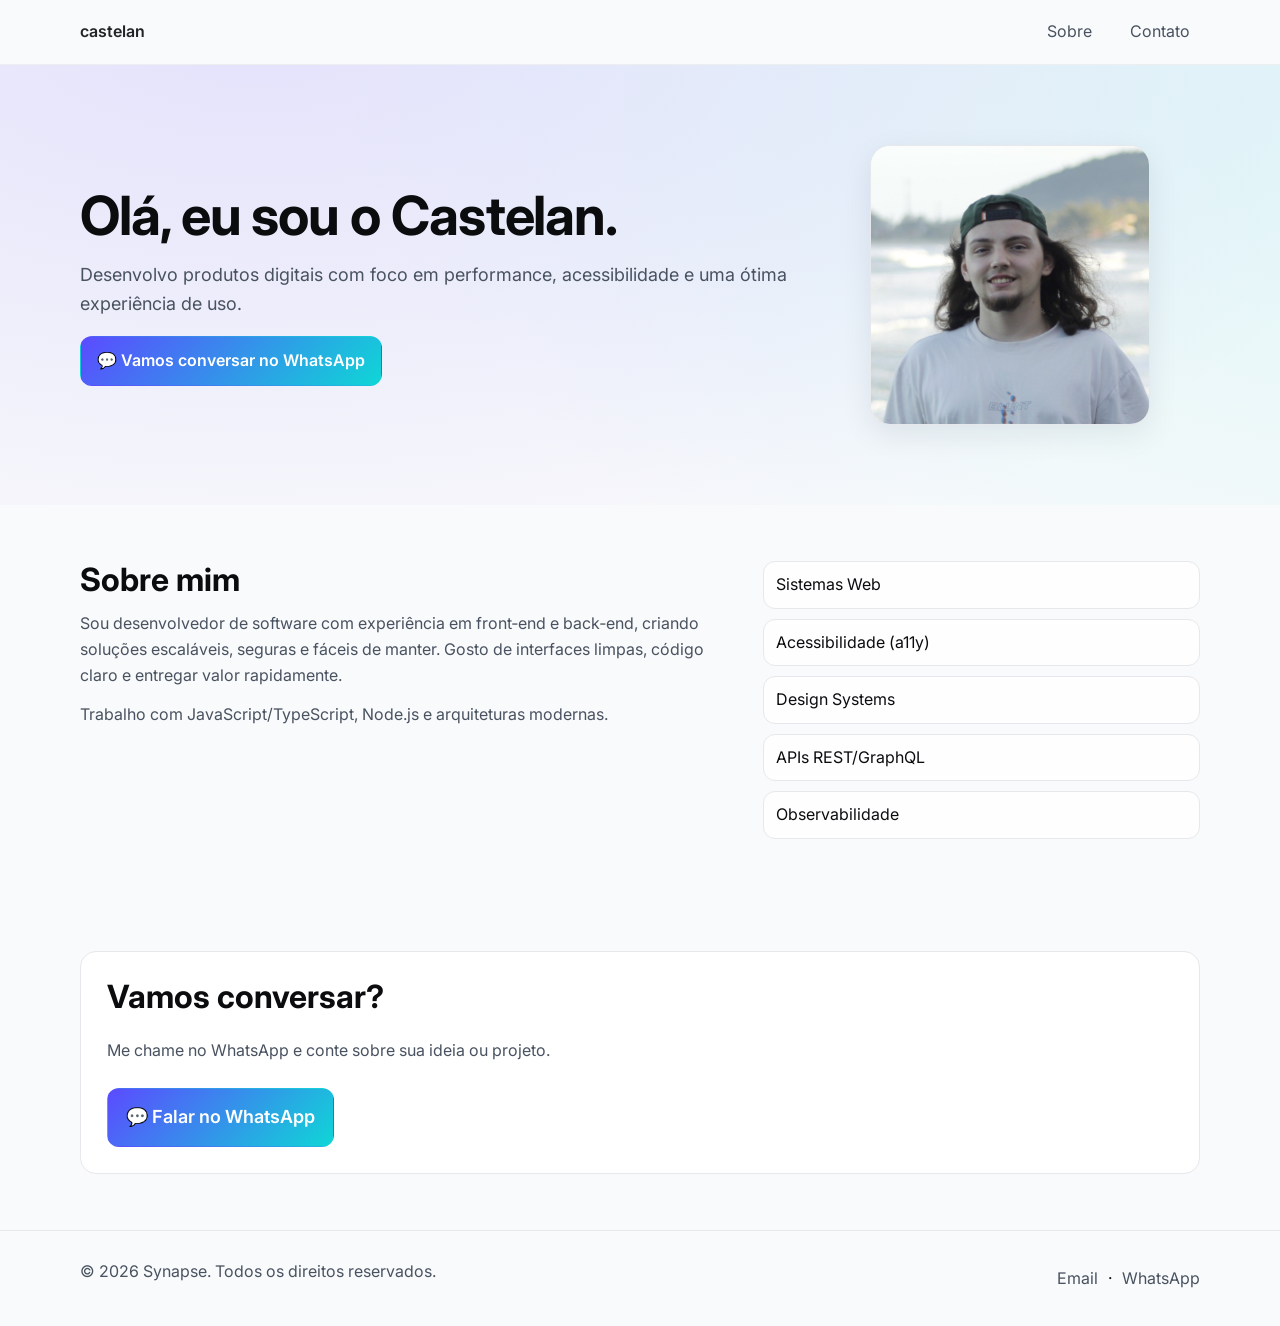
==== index.html @ e60947de "first commit" ====
<!DOCTYPE html>
<html lang="pt-BR">

<head>
  <meta charset="utf-8">
  <meta name="viewport" content="width=device-width, initial-scale=1">
  <title>Castelan — Desenvolvedor</title>
  <meta name="description"
    content="Site pessoal de Castelan. Desenvolvedor de software, apaixonado por tecnologia e bons produtos.">
  <meta name="color-scheme" content="light dark">
  <link rel="preconnect" href="https://fonts.googleapis.com">
  <link rel="preconnect" href="https://fonts.gstatic.com" crossorigin>
  <link href="https://fonts.googleapis.com/css2?family=Inter:wght@300;400;500;600;700&display=swap" rel="stylesheet">
  <link rel="stylesheet" href="styles.css">
</head>

<body>
  <header class="site-header" id="top">
    <div class="container header-inner">
      <a href="#top" class="brand" aria-label="Castelan home">
        <span class="brand-name">castelan</span>
      </a>
      <button class="menu-toggle" id="menuToggle" aria-label="Abrir menu" aria-expanded="false" aria-controls="nav">
        <span class="bar"></span>
        <span class="bar"></span>
        <span class="bar"></span>
      </button>
      <nav id="nav" class="nav" aria-label="Principal">
        <a href="#sobre">Sobre</a>
        <a href="#contato">Contato</a>
      </nav>
    </div>
  </header>

  <main>
    <section class="hero">
      <div class="container hero-inner">
        <div class="hero-text">
          <h1>Olá, eu sou o <span class="accent">Castelan</span>.</h1>
          <p class="subtitle">Desenvolvo produtos digitais com foco em performance, acessibilidade e uma ótima
            experiência de uso.</p>
          <div class="cta-group">
            <a class="btn primary" href="https://wa.me/5548998621436?text=Ol%C3%A1!" target="_blank" rel="noopener"
              aria-label="Vamos conversar no WhatsApp">
              💬 Vamos conversar no WhatsApp
            </a>
          </div>
        </div>
        <div class="hero-card" aria-hidden="true">
          <div class="card-inner">
            <img src="Gabriel Castelan.jpeg" alt="Imagem de Gabriel Castelan">
          </div>
        </div>
      </div>
    </section>

    <section id="sobre" class="section">
      <div class="container grid-2">
        <div>
          <h2>Sobre mim</h2>
          <p>Sou desenvolvedor de software com experiência em front‑end e back‑end, criando soluções escaláveis, seguras
            e fáceis de manter. Gosto de interfaces limpas, código claro e entregar valor rapidamente.</p>
          <p>Trabalho com JavaScript/TypeScript, Node.js e arquiteturas modernas.</p>
        </div>
        <ul class="feature-list">
          <li>Sistemas Web</li>
          <li>Acessibilidade (a11y)</li>
          <li>Design Systems</li>
          <li>APIs REST/GraphQL</li>
          <li>Observabilidade</li>
        </ul>
      </div>
    </section>

    <section id="contato" class="section">
      <div class="container">
        <div class="contact-cta">
          <h2>Vamos conversar?</h2>
          <p>Me chame no WhatsApp e conte sobre sua ideia ou projeto.</p>
          <a class="btn primary large" href="https://wa.me/5548998621436?text=Ol%C3%A1!" target="_blank" rel="noopener"
            aria-label="WhatsApp CTA">
            💬 Falar no WhatsApp
          </a>
        </div>
      </div>
    </section>
  </main>

  <footer class="site-footer">
    <div class="container footer-inner">
      <p>© <span id="year"></span> Synapse. Todos os direitos reservados.</p>
      <div class="socials">
        <a href="mailto:contato@castelan.dev.br" aria-label="Enviar email">Email</a>
        <span aria-hidden="true">·</span>
        <a href="https://wa.me/5548998621436?text=Ol%C3%A1!" target="_blank" rel="noopener"
          aria-label="WhatsApp">WhatsApp</a>
      </div>
    </div>
  </footer>

  <script src="script.js" defer></script>
</body>

</html>
---- styles.css ----
:root {
  --bg: #0b0c0e;
  --elev: #111317;
  --muted: #0f1115;
  --text: #e6e8eb;
  --sub: #a6adbb;
  --accent: #7c5cff;
  --accent-2: #5ce1e6;
  --border: #1a1d24;
  --brandGrad: linear-gradient(135deg, var(--accent), var(--accent-2));
  --radius: 14px;
  --shadow: 0 10px 30px rgba(0, 0, 0, 0.35);
}
@media (prefers-color-scheme: light) {
  :root {
    --bg: #f9fafb;
    --elev: #ffffff;
    --muted: #f3f4f6;
    --text: #0b0c0e;
    --sub: #495260;
    --accent: #5b4bff;
    --accent-2: #0fd6d6;
    --border: #e6e8eb;
    --shadow: 0 10px 30px rgba(16, 24, 40, 0.08);
  }
}
* {
  box-sizing: border-box;
}
html,
body {
  padding: 0;
  margin: 0;
}
body {
  font-family: Inter, system-ui, -apple-system, Segoe UI, Roboto, Helvetica,
    Arial, Apple Color Emoji, Segoe UI Emoji, sans-serif;
  background: var(--bg);
  color: var(--text);
  line-height: 1.6;
  -webkit-font-smoothing: antialiased;
  -moz-osx-font-smoothing: grayscale;
}
a {
  color: inherit;
  text-decoration: none;
}
img {
  max-width: 100%;
  display: block;
}
h1,
h2,
h3 {
  line-height: 1.2;
  margin: 0 0 12px;
}
h1 {
  font-size: clamp(32px, 6vw, 54px);
  letter-spacing: -0.02em;
}
h2 {
  font-size: clamp(22px, 3.2vw, 32px);
}
h3 {
  font-size: clamp(18px, 2.2vw, 22px);
}
p {
  margin: 0 0 14px;
  color: var(--sub);
}
.container {
  width: min(1120px, 92%);
  margin: 0 auto;
}

/* Header */
.site-header {
  position: sticky;
  top: 0;
  z-index: 50;
  background: color-mix(in oklab, var(--bg), transparent 12%);
  backdrop-filter: saturate(140%) blur(8px);
  border-bottom: 1px solid color-mix(in oklab, var(--border), transparent 35%);
}
.header-inner {
  display: flex;
  align-items: center;
  justify-content: space-between;
  height: 64px;
}
.brand {
  display: flex;
  align-items: center;
  gap: 10px;
  font-weight: 600;
}
.brand-initial {
  display: grid;
  place-items: center;
  width: 36px;
  height: 36px;
  border-radius: 10px;
  background: var(--brandGrad);
  color: white;
}
.brand-name {
  opacity: 0.9;
}
.nav {
  display: flex;
  gap: 18px;
}
.nav a {
  padding: 8px 10px;
  border-radius: 10px;
  color: var(--sub);
}
.nav a:hover {
  color: var(--text);
  background: color-mix(in oklab, var(--muted), transparent 40%);
}
.menu-toggle {
  display: none;
  flex-direction: column;
  gap: 5px;
  background: transparent;
  border: 0;
  cursor: pointer;
}
.menu-toggle .bar {
  width: 22px;
  height: 2px;
  background: var(--text);
  border-radius: 1px;
}

@media (max-width: 880px) {
  .nav {
    position: fixed;
    inset: 64px 0 auto 0;
    background: var(--bg);
    border-bottom: 1px solid var(--border);
    padding: 16px 20px;
    display: none;
  }
  .nav.open {
    display: flex;
    flex-direction: column;
    gap: 8px;
  }
  .menu-toggle {
    display: flex;
  }
}

/* Hero */
.hero {
  padding: 80px 0;
  background: radial-gradient(
      1200px 600px at 20% -10%,
      color-mix(in oklab, var(--accent), transparent 86%),
      transparent
    ),
    radial-gradient(
      1200px 600px at 120% 10%,
      color-mix(in oklab, var(--accent-2), transparent 88%),
      transparent
    );
}
.hero-inner {
  display: grid;
  grid-template-columns: 1.3fr 0.7fr;
  gap: 32px;
  align-items: center;
}
.hero-text .subtitle {
  font-size: clamp(16px, 2.2vw, 18px);
}
.cta-group {
  display: flex;
  gap: 12px;
  flex-wrap: wrap;
  margin-top: 18px;
}
.hero-card {
  display: grid;
  place-items: center;
}
.card-inner {
  width: 280px;
  aspect-ratio: 1/1;
  border-radius: 20px;
  background: var(--elev);
  border: 1px solid var(--border);
  box-shadow: var(--shadow);
  position: relative;
  overflow: hidden;
}
.avatar {
  position: absolute;
  top: 18px;
  left: 18px;
  width: 46px;
  height: 46px;
  border-radius: 12px;
  background: var(--brandGrad);
  display: grid;
  place-items: center;
  color: #fff;
  font-weight: 700;
}
.card-lines {
  position: absolute;
  inset: auto 0 0 0;
  height: 50%;
  display: grid;
  grid-template-rows: repeat(4, 1fr);
}
.card-lines span {
  border-top: 1px dashed color-mix(in oklab, var(--border), transparent 10%);
}
@media (max-width: 880px) {
  .hero {
    padding: 60px 0;
  }
  .hero-inner {
    grid-template-columns: 1fr;
  }
  .hero-card {
    order: -1;
    margin-bottom: 10px;
  }
  .card-inner {
    width: min(85%, 340px);
  }
}

/* Sections */
.section {
  padding: 56px 0;
}
.section.muted {
  background: var(--muted);
}
.grid-2 {
  display: grid;
  grid-template-columns: 1.2fr 0.8fr;
  gap: 28px;
}
.feature-list {
  display: grid;
  gap: 10px;
  padding: 0;
  margin: 0;
  list-style: none;
}
.feature-list li {
  padding: 10px 12px;
  border: 1px solid var(--border);
  border-radius: 12px;
  background: color-mix(in oklab, var(--elev), transparent 20%);
}
@media (max-width: 880px) {
  .grid-2 {
    grid-template-columns: 1fr;
  }
}

/* Cards */
.cards {
  display: grid;
  grid-template-columns: repeat(3, 1fr);
  gap: 16px;
  margin-top: 14px;
}
@media (max-width: 980px) {
  .cards {
    grid-template-columns: repeat(2, 1fr);
  }
}
@media (max-width: 640px) {
  .cards {
    grid-template-columns: 1fr;
  }
}
.card {
  padding: 18px;
  border: 1px solid var(--border);
  border-radius: 14px;
  background: var(--elev);
  transition: transform 0.2s ease, box-shadow 0.2s ease;
}
.card:hover {
  transform: translateY(-2px);
  box-shadow: 0 12px 28px rgba(0, 0, 0, 0.18);
}
.card p {
  margin: 6px 0 0;
}

/* Buttons */
.btn {
  display: inline-flex;
  align-items: center;
  justify-content: center;
  gap: 8px;
  padding: 11px 16px;
  border-radius: 12px;
  border: 1px solid var(--border);
  background: color-mix(in oklab, var(--elev), transparent 10%);
  color: var(--text);
  font-weight: 600;
  transition: 0.2s ease box-shadow, 0.2s ease transform;
}
.btn:hover {
  transform: translateY(-1px);
  box-shadow: 0 8px 22px rgba(0, 0, 0, 0.16);
}
.btn.primary {
  background: var(--brandGrad);
  border-color: transparent;
  color: #fff;
}
.btn.ghost {
  background: transparent;
}
.btn.large {
  padding: 14px 18px;
  font-size: 18px;
}

/* Contact CTA */
.contact-cta {
  padding: 26px;
  border: 1px solid var(--border);
  background: linear-gradient(
    180deg,
    color-mix(in oklab, var(--elev), transparent 0%),
    color-mix(in oklab, var(--elev), transparent 6%)
  );
  border-radius: 16px;
  display: grid;
  gap: 10px;
  place-items: start;
}

/* Footer */
.site-footer {
  padding: 28px 0;
  border-top: 1px solid var(--border);
  background: color-mix(in oklab, var(--bg), transparent 6%);
}
.footer-inner {
  display: flex;
  justify-content: space-between;
  align-items: center;
  gap: 12px;
}
.socials {
  display: flex;
  align-items: center;
  gap: 10px;
}
.socials a {
  color: var(--sub);
}
.socials a:hover {
  color: var(--text);
}
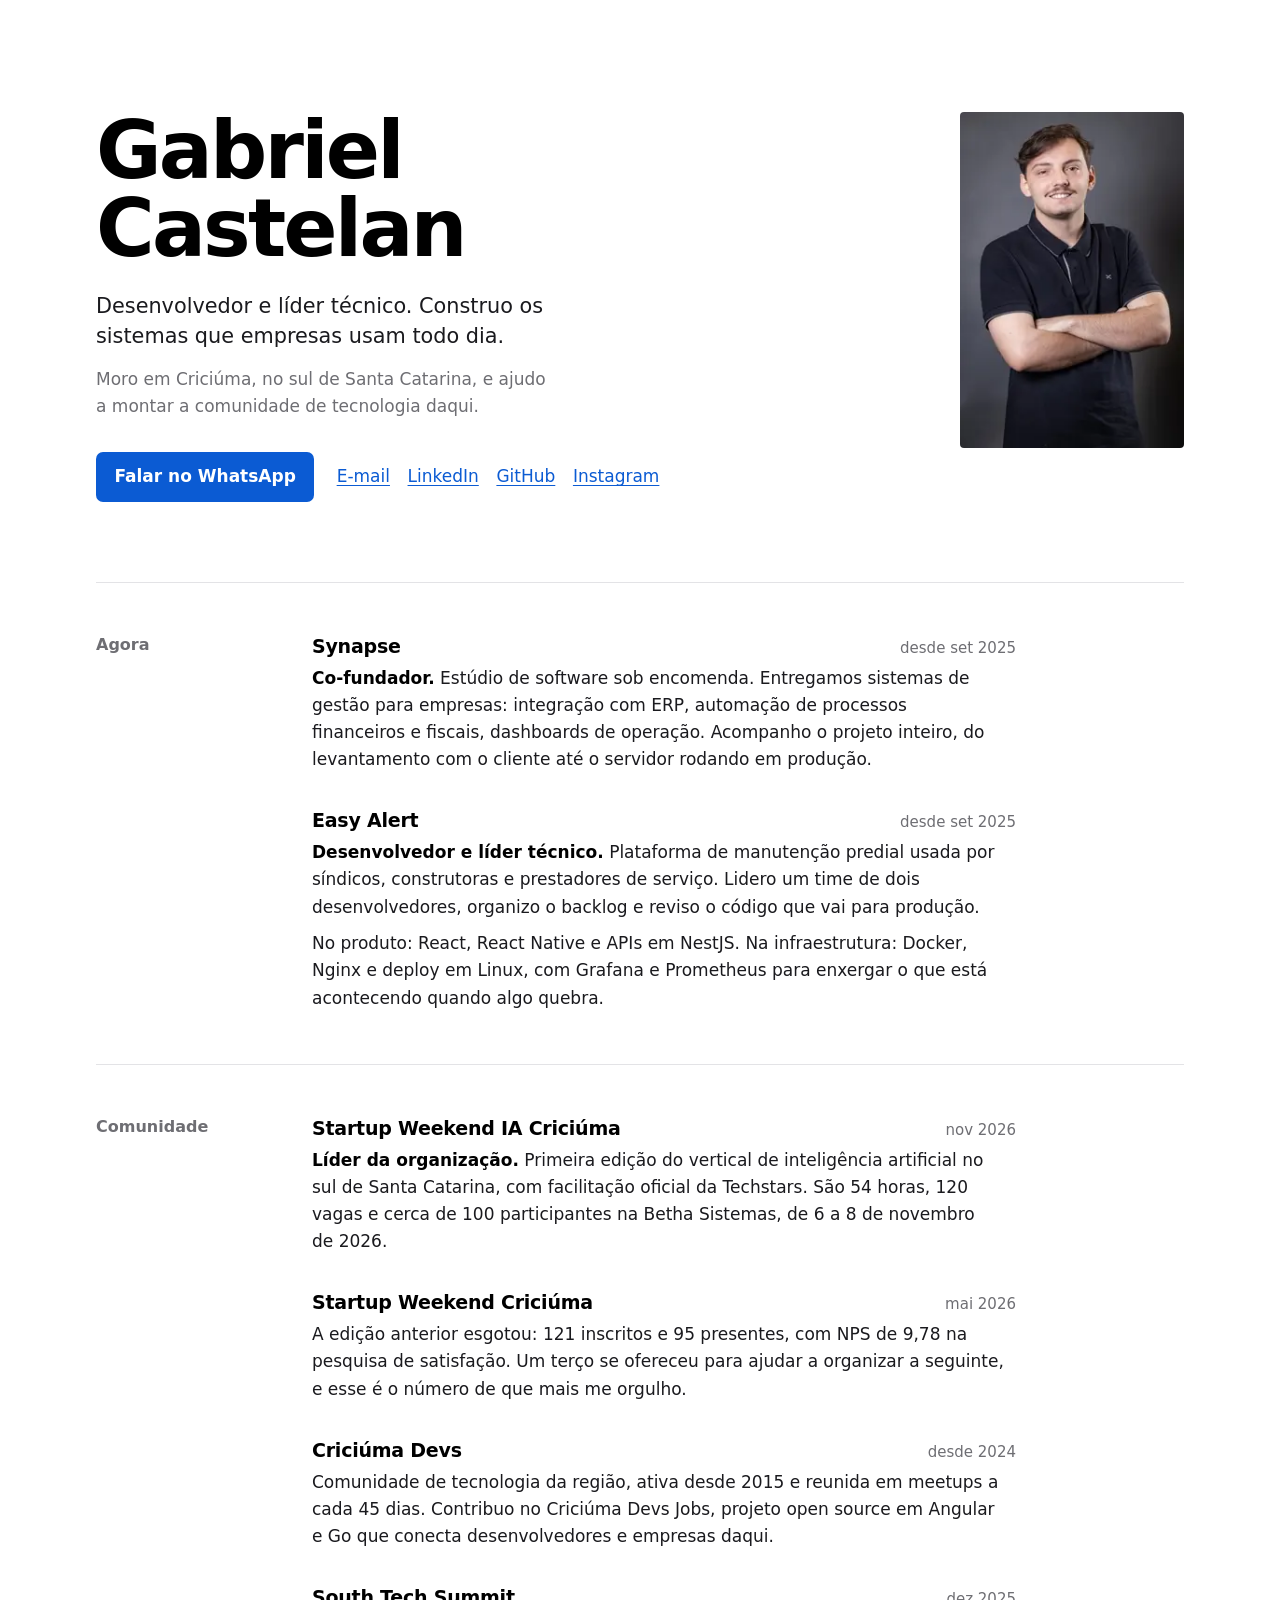
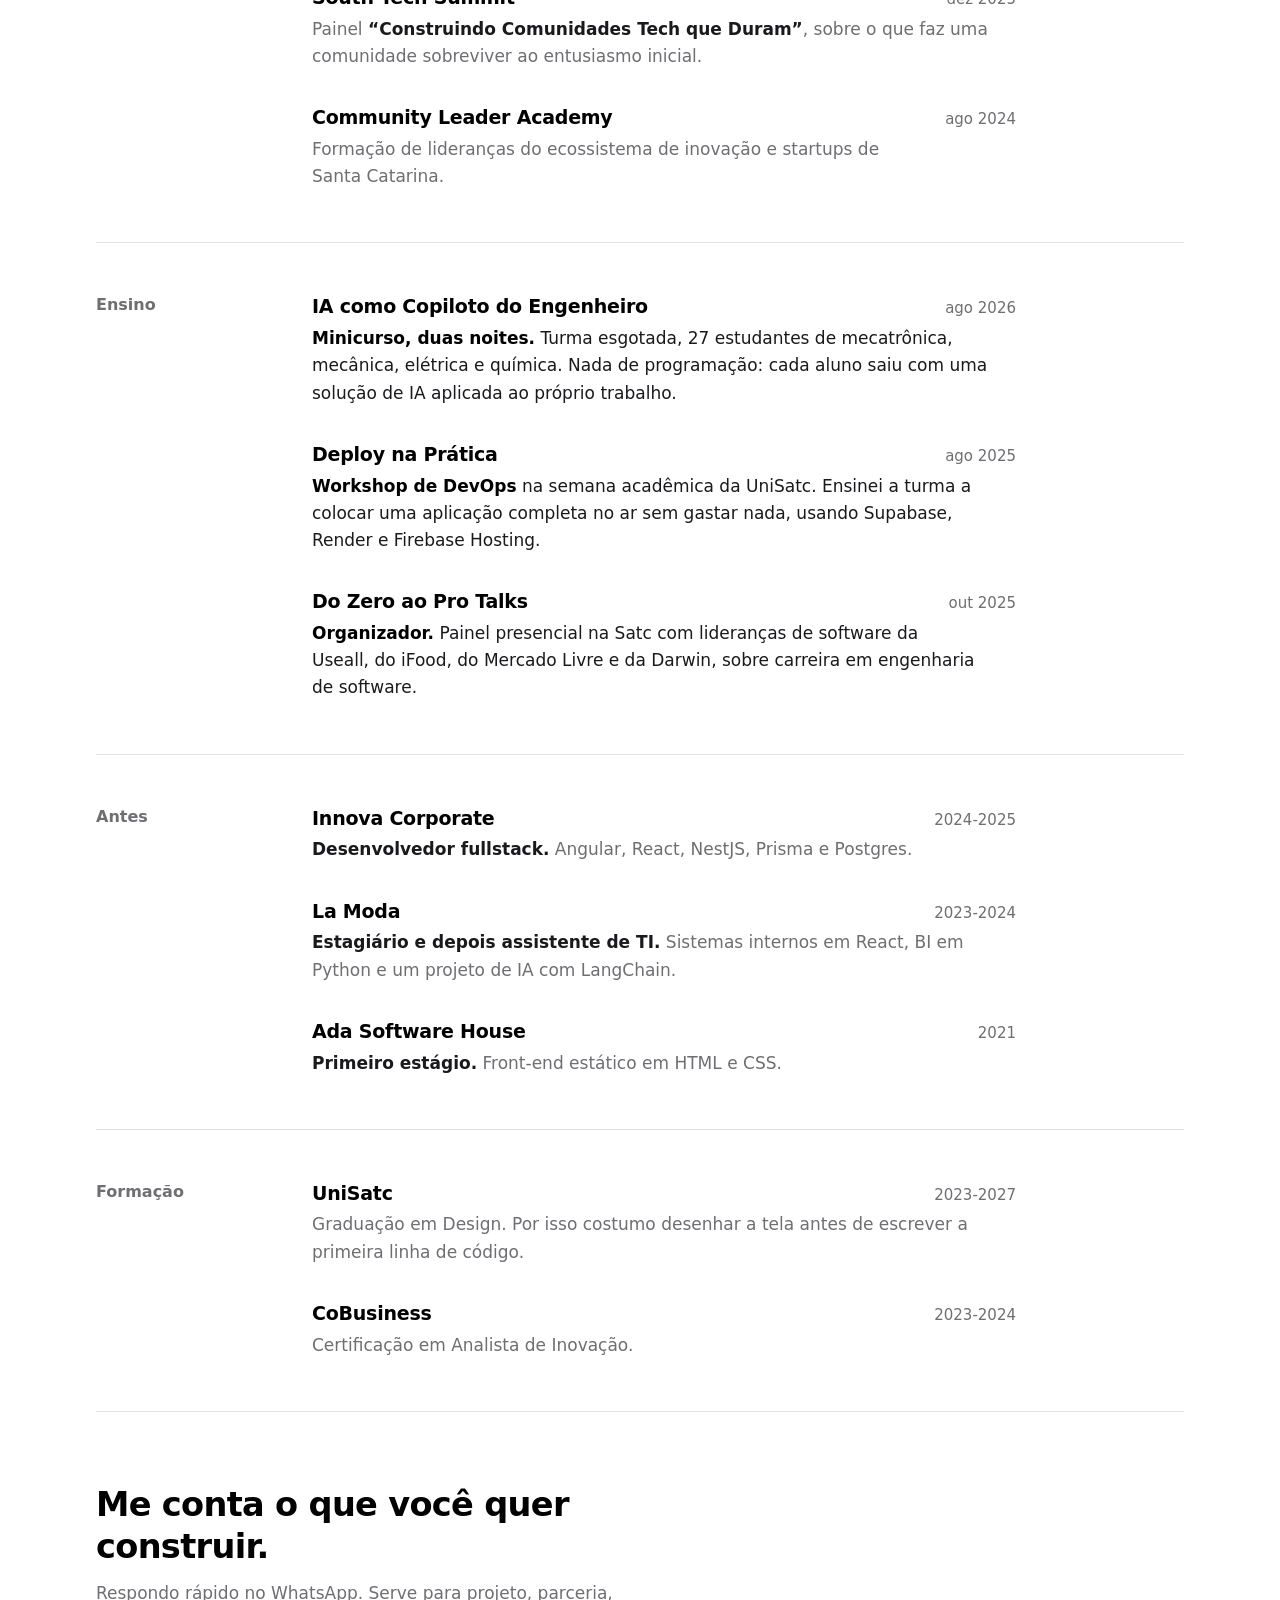
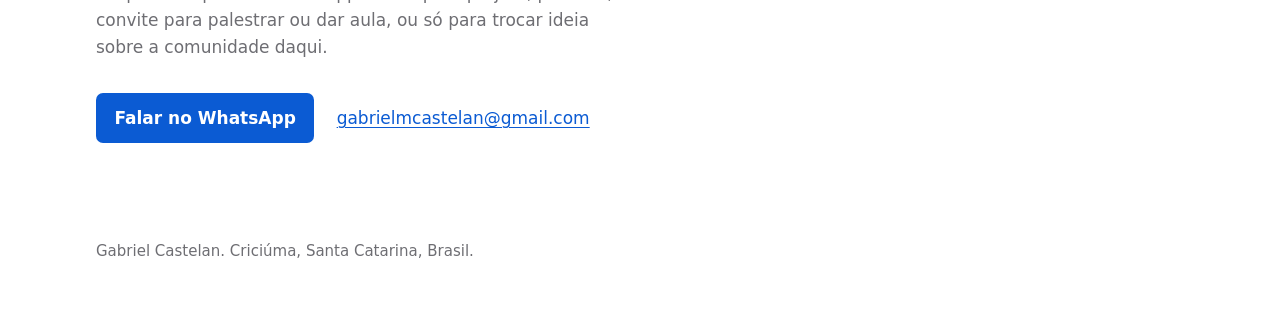
==== commit f07add80: "Reescreve o site: documento estatico, sem JS e sem webfont Troca a landing page generica por um regi" ====
--- a/index.html
+++ b/index.html
@@ -4,101 +4,662 @@
 <head>
   <meta charset="utf-8">
   <meta name="viewport" content="width=device-width, initial-scale=1">
-  <title>Castelan — Desenvolvedor</title>
+
+  <title>Gabriel Castelan, desenvolvedor e líder técnico em Criciúma</title>
   <meta name="description"
-    content="Site pessoal de Castelan. Desenvolvedor de software, apaixonado por tecnologia e bons produtos.">
+    content="Desenvolvedor e líder técnico em Criciúma, SC. Co-fundador da Synapse, líder técnico na Easy Alert e líder do Startup Weekend IA Criciúma 2026.">
+  <link rel="canonical" href="https://castelan.dev.br/">
+  <meta name="author" content="Gabriel Castelan">
+
   <meta name="color-scheme" content="light dark">
-  <link rel="preconnect" href="https://fonts.googleapis.com">
-  <link rel="preconnect" href="https://fonts.gstatic.com" crossorigin>
-  <link href="https://fonts.googleapis.com/css2?family=Inter:wght@300;400;500;600;700&display=swap" rel="stylesheet">
-  <link rel="stylesheet" href="styles.css">
+  <meta name="theme-color" content="#ffffff" media="(prefers-color-scheme: light)">
+  <meta name="theme-color" content="#000000" media="(prefers-color-scheme: dark)">
+
+  <link rel="icon" href="/favicon.svg" type="image/svg+xml">
+  <link rel="apple-touch-icon" href="/apple-touch-icon.png">
+  <link rel="alternate" type="text/plain" href="/llms.txt" title="Resumo em texto puro">
+
+  <meta property="og:type" content="profile">
+  <meta property="og:locale" content="pt_BR">
+  <meta property="og:site_name" content="Gabriel Castelan">
+  <meta property="og:url" content="https://castelan.dev.br/">
+  <meta property="og:title" content="Gabriel Castelan, desenvolvedor e líder técnico em Criciúma">
+  <meta property="og:description"
+    content="Co-fundador da Synapse, líder técnico na Easy Alert e líder da organização do Startup Weekend IA Criciúma 2026.">
+  <meta property="og:image" content="https://castelan.dev.br/foto.webp">
+  <meta property="og:image:width" content="480">
+  <meta property="og:image:height" content="720">
+  <meta property="og:image:alt" content="Retrato de Gabriel Castelan.">
+  <meta property="profile:first_name" content="Gabriel">
+  <meta property="profile:last_name" content="Castelan">
+  <meta name="twitter:card" content="summary">
+
+  <style>
+    :root {
+      --paper: #fff;
+      --surface: #f5f5f7;
+      --display: #000;
+      --ink: #1a1a1e;
+      --muted: #6e6e73;
+      --rule: #e3e3e6;
+      --accent: #0b5bd3;
+      --accent-ink: #fff;
+      --sans: system-ui, -apple-system, "Segoe UI", Roboto, "Helvetica Neue", Arial, sans-serif;
+      --col: min(68rem, 100% - 3rem);
+      --label: 10.5rem;
+      --gap: 3rem;
+    }
+
+    @media (prefers-color-scheme: dark) {
+      :root {
+        --paper: #000;
+        --surface: #1c1c1e;
+        --display: #fff;
+        --ink: #f0f0f2;
+        --muted: #8e8e93;
+        --rule: #2a2a2d;
+        --accent: #549bff;
+        --accent-ink: #00122e;
+      }
+    }
+
+    *,
+    *::before,
+    *::after {
+      box-sizing: border-box;
+    }
+
+    html {
+      -webkit-text-size-adjust: 100%;
+    }
+
+    @media (prefers-reduced-motion: no-preference) {
+      html {
+        scroll-behavior: smooth;
+      }
+    }
+
+    body {
+      margin: 0;
+      background: var(--paper);
+      color: var(--ink);
+      font-family: var(--sans);
+      font-size: 1.0625rem;
+      line-height: 1.6;
+      -webkit-font-smoothing: antialiased;
+      -moz-osx-font-smoothing: grayscale;
+      text-rendering: optimizeLegibility;
+    }
+
+    h1,
+    h2,
+    h3 {
+      margin: 0;
+      font-weight: 600;
+      line-height: 1.25;
+    }
+
+    p {
+      margin: 0;
+      text-wrap: pretty;
+    }
+
+    img {
+      display: block;
+      max-width: 100%;
+      height: auto;
+    }
+
+    a {
+      color: var(--accent);
+      text-decoration-thickness: 1px;
+      text-underline-offset: 0.18em;
+    }
+
+    a:hover {
+      text-decoration-thickness: 2px;
+    }
+
+    :focus-visible {
+      outline: 2px solid var(--accent);
+      outline-offset: 3px;
+      border-radius: 2px;
+    }
+
+    .wrap {
+      width: var(--col);
+      margin-inline: auto;
+    }
+
+    .skip {
+      position: absolute;
+      left: -9999px;
+    }
+
+    .skip:focus {
+      left: 1rem;
+      top: 1rem;
+      z-index: 2;
+      padding: 0.6rem 0.9rem;
+      background: var(--surface);
+      color: var(--ink);
+      border-radius: 6px;
+      text-decoration: none;
+    }
+
+    /* ---------- Abertura ---------- */
+
+    .intro {
+      display: grid;
+      grid-template-columns: minmax(0, 1fr) 14rem;
+      gap: var(--gap);
+      align-items: start;
+      padding: clamp(3.5rem, 11vw, 7rem) 0 clamp(3rem, 8vw, 5rem);
+    }
+
+    .name {
+      color: var(--display);
+      font-size: clamp(2.75rem, 9vw, 5rem);
+      font-weight: 700;
+      letter-spacing: -0.035em;
+      line-height: 0.97;
+      margin-bottom: 1.5rem;
+    }
+
+    .lead {
+      max-width: 34ch;
+      font-size: clamp(1.1rem, 2.2vw, 1.3rem);
+      line-height: 1.45;
+      color: var(--ink);
+    }
+
+    .where {
+      margin-top: 0.9rem;
+      max-width: 42ch;
+      color: var(--muted);
+    }
+
+    .portrait {
+      border-radius: 4px;
+      background: var(--surface);
+      aspect-ratio: 2 / 3;
+      object-fit: cover;
+    }
+
+    /* ---------- Contato ---------- */
+
+    .contact {
+      display: flex;
+      flex-wrap: wrap;
+      align-items: center;
+      gap: 0.85rem 1.4rem;
+      margin-top: 2rem;
+    }
+
+    .btn {
+      display: inline-block;
+      padding: 0.7rem 1.15rem;
+      border-radius: 7px;
+      background: var(--accent);
+      color: var(--accent-ink);
+      font-weight: 600;
+      text-decoration: none;
+    }
+
+    .btn:hover {
+      filter: brightness(1.08);
+    }
+
+    .elsewhere {
+      display: flex;
+      flex-wrap: wrap;
+      gap: 0 1.1rem;
+      margin: 0;
+      padding: 0;
+      list-style: none;
+    }
+
+    /* ---------- Blocos do registro ---------- */
+
+    .block {
+      display: grid;
+      grid-template-columns: var(--label) minmax(0, 1fr);
+      gap: var(--gap);
+      padding: clamp(2.25rem, 5vw, 3.25rem) 0;
+      border-top: 1px solid var(--rule);
+    }
+
+    .block-label {
+      font-size: 1rem;
+      font-weight: 600;
+      color: var(--muted);
+      position: sticky;
+      top: 2rem;
+    }
+
+    .entries {
+      display: grid;
+      gap: 2.25rem;
+      max-width: 44rem;
+    }
+
+    .entry-top {
+      display: flex;
+      flex-wrap: wrap;
+      align-items: baseline;
+      justify-content: space-between;
+      gap: 0.25rem 1rem;
+      margin-bottom: 0.3rem;
+    }
+
+    .entry-top h3 {
+      color: var(--display);
+      font-size: 1.1875rem;
+      letter-spacing: -0.012em;
+    }
+
+    .when {
+      color: var(--muted);
+      font-size: 0.9375rem;
+      font-variant-numeric: tabular-nums;
+      white-space: nowrap;
+    }
+
+    .role {
+      font-weight: 600;
+      color: var(--display);
+    }
+
+    .entry p {
+      max-width: 64ch;
+    }
+
+    .entry p + p {
+      margin-top: 0.6rem;
+    }
+
+    .brief {
+      color: var(--muted);
+    }
+
+    .brief .role {
+      color: var(--ink);
+    }
+
+    /* ---------- Fecho ---------- */
+
+    .close {
+      padding: clamp(3rem, 7vw, 4.5rem) 0 clamp(4rem, 9vw, 6rem);
+      border-top: 1px solid var(--rule);
+    }
+
+    .close h2 {
+      color: var(--display);
+      font-size: clamp(1.6rem, 4vw, 2.1rem);
+      letter-spacing: -0.02em;
+      max-width: 22ch;
+    }
+
+    .close p {
+      margin-top: 0.75rem;
+      max-width: 48ch;
+      color: var(--muted);
+    }
+
+    footer {
+      padding-bottom: 3rem;
+      color: var(--muted);
+      font-size: 0.9375rem;
+    }
+
+    /* ---------- Telas estreitas ---------- */
+
+    @media (max-width: 54rem) {
+      :root {
+        --gap: 1.75rem;
+      }
+
+      .intro {
+        grid-template-columns: minmax(0, 1fr) 9.5rem;
+        gap: 1.75rem;
+      }
+
+      .block {
+        grid-template-columns: 1fr;
+        gap: 1.25rem;
+      }
+
+      .block-label {
+        position: static;
+      }
+    }
+
+    @media (max-width: 34rem) {
+      .intro {
+        grid-template-columns: 1fr;
+      }
+
+      .portrait {
+        width: 9rem;
+        order: -1;
+      }
+
+      .lead {
+        max-width: none;
+      }
+    }
+  </style>
 </head>
 
 <body>
-  <header class="site-header" id="top">
-    <div class="container header-inner">
-      <a href="#top" class="brand" aria-label="Castelan home">
-        <span class="brand-name">castelan</span>
-      </a>
-      <button class="menu-toggle" id="menuToggle" aria-label="Abrir menu" aria-expanded="false" aria-controls="nav">
-        <span class="bar"></span>
-        <span class="bar"></span>
-        <span class="bar"></span>
-      </button>
-      <nav id="nav" class="nav" aria-label="Principal">
-        <a href="#sobre">Sobre</a>
-        <a href="#contato">Contato</a>
-      </nav>
+  <a class="skip" href="#registro">Pular para o conteúdo</a>
+
+  <header class="wrap intro">
+    <div>
+      <h1 class="name">Gabriel<br>Castelan</h1>
+      <p class="lead">Desenvolvedor e líder técnico. Construo os sistemas que empresas usam todo dia.</p>
+      <p class="where">Moro em Criciúma, no sul de Santa Catarina, e ajudo a montar a comunidade de tecnologia
+        daqui.</p>
+
+      <div class="contact">
+        <a class="btn" href="https://wa.me/5548998621436?text=Ol%C3%A1%2C%20Gabriel%21" rel="me noopener">Falar no
+          WhatsApp</a>
+        <ul class="elsewhere">
+          <li><a href="mailto:gabrielmcastelan@gmail.com">E-mail</a></li>
+          <li><a href="https://www.linkedin.com/in/gabrielmcastelan/" rel="me noopener">LinkedIn</a></li>
+          <li><a href="https://github.com/gabrielcastelan" rel="me noopener">GitHub</a></li>
+          <li><a href="https://instagram.com/gabrielmcastelan" rel="me noopener">Instagram</a></li>
+        </ul>
+      </div>
     </div>
+
+    <img class="portrait" src="foto.webp" srcset="foto@1x.webp 240w, foto.webp 480w"
+      sizes="(max-width: 34rem) 9rem, (max-width: 54rem) 9.5rem, 14rem" width="480" height="720" fetchpriority="high"
+      decoding="async" alt="Retrato de Gabriel Castelan.">
   </header>
 
-  <main>
-    <section class="hero">
-      <div class="container hero-inner">
-        <div class="hero-text">
-          <h1>Olá, eu sou o <span class="accent">Castelan</span>.</h1>
-          <p class="subtitle">Desenvolvo produtos digitais com foco em performance, acessibilidade e uma ótima
-            experiência de uso.</p>
-          <div class="cta-group">
-            <a class="btn primary" href="https://wa.me/5548998621436?text=Ol%C3%A1!" target="_blank" rel="noopener"
-              aria-label="Vamos conversar no WhatsApp">
-              💬 Vamos conversar no WhatsApp
-            </a>
-          </div>
-        </div>
-        <div class="hero-card" aria-hidden="true">
-          <div class="card-inner">
-            <img src="Gabriel Castelan.jpeg" alt="Imagem de Gabriel Castelan">
-          </div>
-        </div>
+  <main id="registro">
+    <section class="wrap block" aria-labelledby="agora">
+      <h2 class="block-label" id="agora">Agora</h2>
+      <div class="entries">
+
+        <article class="entry">
+          <div class="entry-top">
+            <h3>Synapse</h3>
+            <time class="when" datetime="2025-09">desde set 2025</time>
+          </div>
+          <p><span class="role">Co-fundador.</span> Estúdio de software sob encomenda. Entregamos sistemas de gestão
+            para empresas: integração com ERP, automação de processos financeiros e fiscais, dashboards de operação.
+            Acompanho o projeto inteiro, do levantamento com o cliente até o servidor rodando em produção.</p>
+        </article>
+
+        <article class="entry">
+          <div class="entry-top">
+            <h3>Easy Alert</h3>
+            <time class="when" datetime="2025-09">desde set 2025</time>
+          </div>
+          <p><span class="role">Desenvolvedor e líder técnico.</span> Plataforma de manutenção predial usada por
+            síndicos, construtoras e prestadores de serviço. Lidero um time de dois desenvolvedores, organizo o backlog
+            e reviso o código que vai para produção.</p>
+          <p>No produto: React, React Native e APIs em NestJS. Na infraestrutura: Docker, Nginx e deploy em Linux, com
+            Grafana e Prometheus para enxergar o que está acontecendo quando algo quebra.</p>
+        </article>
+
       </div>
     </section>
 
-    <section id="sobre" class="section">
-      <div class="container grid-2">
-        <div>
-          <h2>Sobre mim</h2>
-          <p>Sou desenvolvedor de software com experiência em front‑end e back‑end, criando soluções escaláveis, seguras
-            e fáceis de manter. Gosto de interfaces limpas, código claro e entregar valor rapidamente.</p>
-          <p>Trabalho com JavaScript/TypeScript, Node.js e arquiteturas modernas.</p>
-        </div>
-        <ul class="feature-list">
-          <li>Sistemas Web</li>
-          <li>Acessibilidade (a11y)</li>
-          <li>Design Systems</li>
-          <li>APIs REST/GraphQL</li>
-          <li>Observabilidade</li>
+    <section class="wrap block" aria-labelledby="comunidade">
+      <h2 class="block-label" id="comunidade">Comunidade</h2>
+      <div class="entries">
+
+        <article class="entry">
+          <div class="entry-top">
+            <h3>Startup Weekend IA Criciúma</h3>
+            <time class="when" datetime="2026-11-06">nov 2026</time>
+          </div>
+          <p><span class="role">Líder da organização.</span> Primeira edição do vertical de inteligência artificial no
+            sul de Santa Catarina, com facilitação oficial da Techstars. São 54 horas, 120 vagas e cerca de 100
+            participantes na Betha Sistemas, de 6 a 8 de novembro de 2026.</p>
+        </article>
+
+        <article class="entry">
+          <div class="entry-top">
+            <h3>Startup Weekend Criciúma</h3>
+            <time class="when" datetime="2026-05">mai 2026</time>
+          </div>
+          <p>A edição anterior esgotou: 121 inscritos e 95 presentes, com NPS de 9,78 na pesquisa de satisfação. Um
+            terço se ofereceu para ajudar a organizar a seguinte, e esse é o número de que mais me
+            orgulho.</p>
+        </article>
+
+        <article class="entry">
+          <div class="entry-top">
+            <h3>Criciúma Devs</h3>
+            <time class="when">desde 2024</time>
+          </div>
+          <p>Comunidade de tecnologia da região, ativa desde 2015 e reunida em meetups a cada 45 dias. Contribuo no
+            Criciúma Devs Jobs, projeto open source em Angular e Go que conecta desenvolvedores e empresas daqui.</p>
+        </article>
+
+        <article class="entry">
+          <div class="entry-top">
+            <h3>South Tech Summit</h3>
+            <time class="when" datetime="2025-12">dez 2025</time>
+          </div>
+          <p class="brief">Painel <span class="role">“Construindo Comunidades Tech que Duram”</span>, sobre o que faz
+            uma comunidade sobreviver ao entusiasmo inicial.</p>
+        </article>
+
+        <article class="entry">
+          <div class="entry-top">
+            <h3>Community Leader Academy</h3>
+            <time class="when" datetime="2024-08">ago 2024</time>
+          </div>
+          <p class="brief">Formação de lideranças do ecossistema de inovação e startups de Santa Catarina.</p>
+        </article>
+
+      </div>
+    </section>
+
+    <section class="wrap block" aria-labelledby="ensino">
+      <h2 class="block-label" id="ensino">Ensino</h2>
+      <div class="entries">
+
+        <article class="entry">
+          <div class="entry-top">
+            <h3>IA como Copiloto do Engenheiro</h3>
+            <time class="when" datetime="2026-08">ago 2026</time>
+          </div>
+          <p><span class="role">Minicurso, duas noites.</span> Turma esgotada, 27 estudantes de mecatrônica, mecânica,
+            elétrica e química. Nada de programação: cada aluno saiu com uma solução de IA aplicada ao próprio
+            trabalho.</p>
+        </article>
+
+        <article class="entry">
+          <div class="entry-top">
+            <h3>Deploy na Prática</h3>
+            <time class="when" datetime="2025-08">ago 2025</time>
+          </div>
+          <p><span class="role">Workshop de DevOps</span> na semana acadêmica da UniSatc. Ensinei a turma a colocar uma
+            aplicação completa no ar sem gastar nada, usando Supabase, Render e Firebase Hosting.</p>
+        </article>
+
+        <article class="entry">
+          <div class="entry-top">
+            <h3>Do Zero ao Pro Talks</h3>
+            <time class="when" datetime="2025-10-22">out 2025</time>
+          </div>
+          <p><span class="role">Organizador.</span> Painel presencial na Satc com lideranças de software da Useall, do
+            iFood, do Mercado Livre e da Darwin, sobre carreira em engenharia de software.</p>
+        </article>
+
+      </div>
+    </section>
+
+    <section class="wrap block" aria-labelledby="antes">
+      <h2 class="block-label" id="antes">Antes</h2>
+      <div class="entries">
+
+        <article class="entry">
+          <div class="entry-top">
+            <h3>Innova Corporate</h3>
+            <time class="when" datetime="2024-09">2024-2025</time>
+          </div>
+          <p class="brief"><span class="role">Desenvolvedor fullstack.</span> Angular, React, NestJS, Prisma e
+            Postgres.</p>
+        </article>
+
+        <article class="entry">
+          <div class="entry-top">
+            <h3>La Moda</h3>
+            <time class="when" datetime="2023-11">2023-2024</time>
+          </div>
+          <p class="brief"><span class="role">Estagiário e depois assistente de TI.</span> Sistemas internos em React,
+            BI em Python e um projeto de IA com LangChain.</p>
+        </article>
+
+        <article class="entry">
+          <div class="entry-top">
+            <h3>Ada Software House</h3>
+            <time class="when" datetime="2021-07">2021</time>
+          </div>
+          <p class="brief"><span class="role">Primeiro estágio.</span> Front-end estático em HTML e CSS.</p>
+        </article>
+
+      </div>
+    </section>
+
+    <section class="wrap block" aria-labelledby="formacao">
+      <h2 class="block-label" id="formacao">Formação</h2>
+      <div class="entries">
+
+        <article class="entry">
+          <div class="entry-top">
+            <h3>UniSatc</h3>
+            <time class="when" datetime="2023">2023-2027</time>
+          </div>
+          <p class="brief">Graduação em Design. Por isso costumo desenhar a tela antes de escrever a primeira linha de código.</p>
+        </article>
+
+        <article class="entry">
+          <div class="entry-top">
+            <h3>CoBusiness</h3>
+            <time class="when" datetime="2023">2023-2024</time>
+          </div>
+          <p class="brief">Certificação em Analista de Inovação.</p>
+        </article>
+
+      </div>
+    </section>
+
+    <section class="wrap close" aria-labelledby="contato">
+      <h2 id="contato">Me conta o que você quer construir.</h2>
+      <p>Respondo rápido no WhatsApp. Serve para projeto, parceria, convite para palestrar ou dar aula, ou só para
+        trocar ideia sobre a comunidade daqui.</p>
+      <div class="contact">
+        <a class="btn" href="https://wa.me/5548998621436?text=Ol%C3%A1%2C%20Gabriel%21" rel="me noopener">Falar no
+          WhatsApp</a>
+        <ul class="elsewhere">
+          <li><a href="mailto:gabrielmcastelan@gmail.com">gabrielmcastelan@gmail.com</a></li>
         </ul>
       </div>
     </section>
-
-    <section id="contato" class="section">
-      <div class="container">
-        <div class="contact-cta">
-          <h2>Vamos conversar?</h2>
-          <p>Me chame no WhatsApp e conte sobre sua ideia ou projeto.</p>
-          <a class="btn primary large" href="https://wa.me/5548998621436?text=Ol%C3%A1!" target="_blank" rel="noopener"
-            aria-label="WhatsApp CTA">
-            💬 Falar no WhatsApp
-          </a>
-        </div>
-      </div>
-    </section>
   </main>
 
-  <footer class="site-footer">
-    <div class="container footer-inner">
-      <p>© <span id="year"></span> Synapse. Todos os direitos reservados.</p>
-      <div class="socials">
-        <a href="mailto:contato@castelan.dev.br" aria-label="Enviar email">Email</a>
-        <span aria-hidden="true">·</span>
-        <a href="https://wa.me/5548998621436?text=Ol%C3%A1!" target="_blank" rel="noopener"
-          aria-label="WhatsApp">WhatsApp</a>
-      </div>
-    </div>
+  <footer class="wrap">
+    <p>Gabriel Castelan. Criciúma, Santa Catarina, Brasil.</p>
   </footer>
 
-  <script src="script.js" defer></script>
+  <script type="application/ld+json">
+  {
+    "@context": "https://schema.org",
+    "@type": "ProfilePage",
+    "url": "https://castelan.dev.br/",
+    "inLanguage": "pt-BR",
+    "mainEntity": {
+      "@type": "Person",
+      "@id": "https://castelan.dev.br/#gabriel",
+      "name": "Gabriel Castelan",
+      "givenName": "Gabriel",
+      "familyName": "Castelan",
+      "url": "https://castelan.dev.br/",
+      "image": "https://castelan.dev.br/foto.webp",
+      "email": "gabrielmcastelan@gmail.com",
+      "telephone": "+5548998621436",
+      "jobTitle": ["Desenvolvedor de software", "Líder técnico", "Co-fundador"],
+      "description": "Desenvolvedor e líder técnico em Criciúma, Santa Catarina. Co-fundador da Synapse, líder técnico na Easy Alert e líder da organização do Startup Weekend IA Criciúma 2026.",
+      "nationality": { "@type": "Country", "name": "Brasil" },
+      "address": {
+        "@type": "PostalAddress",
+        "addressLocality": "Criciúma",
+        "addressRegion": "SC",
+        "addressCountry": "BR"
+      },
+      "sameAs": [
+        "https://www.linkedin.com/in/gabrielmcastelan/",
+        "https://github.com/gabrielcastelan",
+        "https://instagram.com/gabrielmcastelan"
+      ],
+      "worksFor": [
+        {
+          "@type": "Organization",
+          "name": "Synapse",
+          "url": "https://synapsee.com.br/",
+          "description": "Estúdio de engenharia de software sob encomenda."
+        },
+        {
+          "@type": "Organization",
+          "name": "Easy Alert",
+          "url": "https://easyalert.com.br/",
+          "description": "Plataforma de gestão de manutenção predial."
+        }
+      ],
+      "alumniOf": [
+        { "@type": "CollegeOrUniversity", "name": "UniSatc", "url": "https://unisatc.com.br/" },
+        { "@type": "Organization", "name": "CoBusiness" }
+      ],
+      "knowsLanguage": [
+        { "@type": "Language", "name": "Português", "alternateName": "pt-BR" }
+      ],
+      "knowsAbout": [
+        "Desenvolvimento de software",
+        "TypeScript",
+        "React",
+        "React Native",
+        "Node.js",
+        "NestJS",
+        "PostgreSQL",
+        "Docker",
+        "DevOps",
+        "Observabilidade",
+        "Liderança técnica",
+        "Inteligência artificial aplicada",
+        "Comunidades de tecnologia",
+        "Startup Weekend"
+      ],
+      "performerIn": {
+        "@type": "Event",
+        "name": "Startup Weekend IA Criciúma 2026",
+        "startDate": "2026-11-06",
+        "endDate": "2026-11-08",
+        "eventStatus": "https://schema.org/EventScheduled",
+        "eventAttendanceMode": "https://schema.org/OfflineEventAttendanceMode",
+        "url": "https://swcriciuma.com.br/",
+        "location": {
+          "@type": "Place",
+          "name": "Betha Sistemas",
+          "address": {
+            "@type": "PostalAddress",
+            "streetAddress": "R. Júlio Gaidzinski, 320",
+            "addressLocality": "Criciúma",
+            "addressRegion": "SC",
+            "addressCountry": "BR"
+          }
+        }
+      }
+    }
+  }
+  </script>
 </body>
 
-</html>+</html>
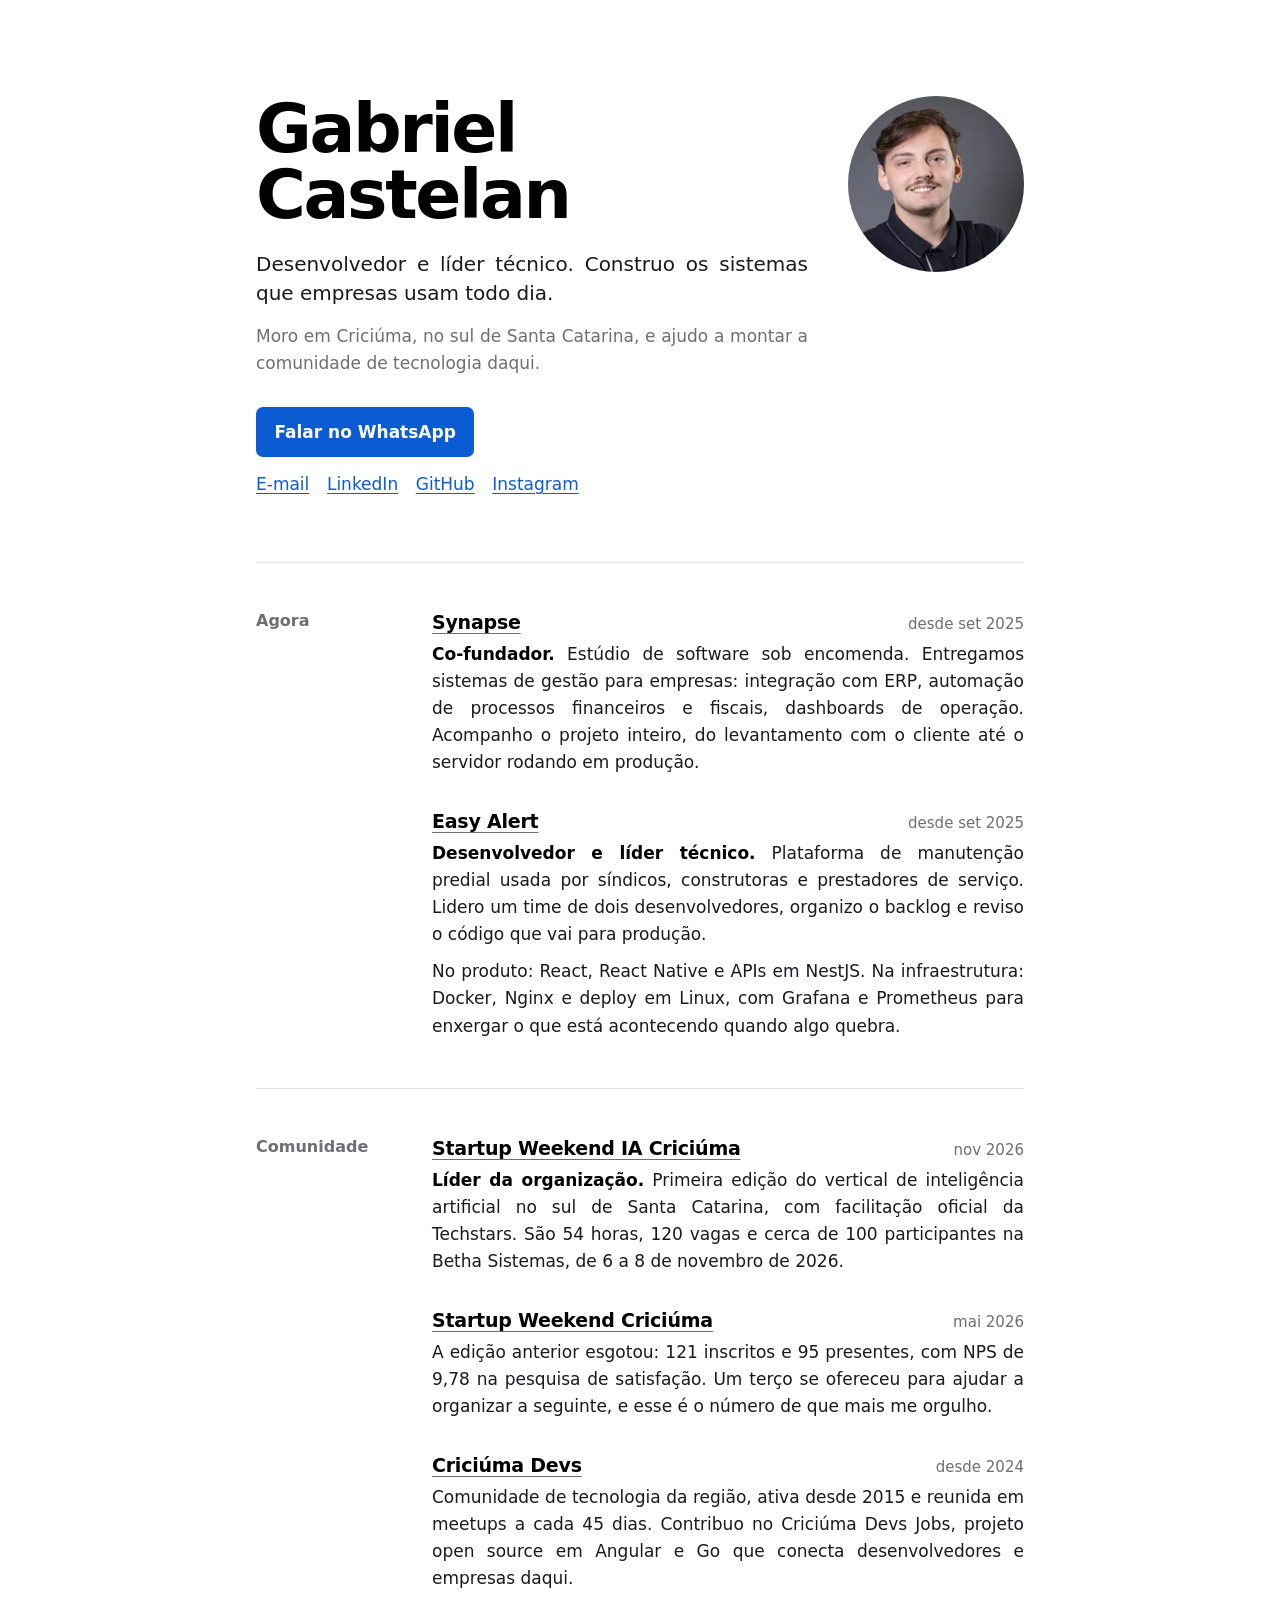
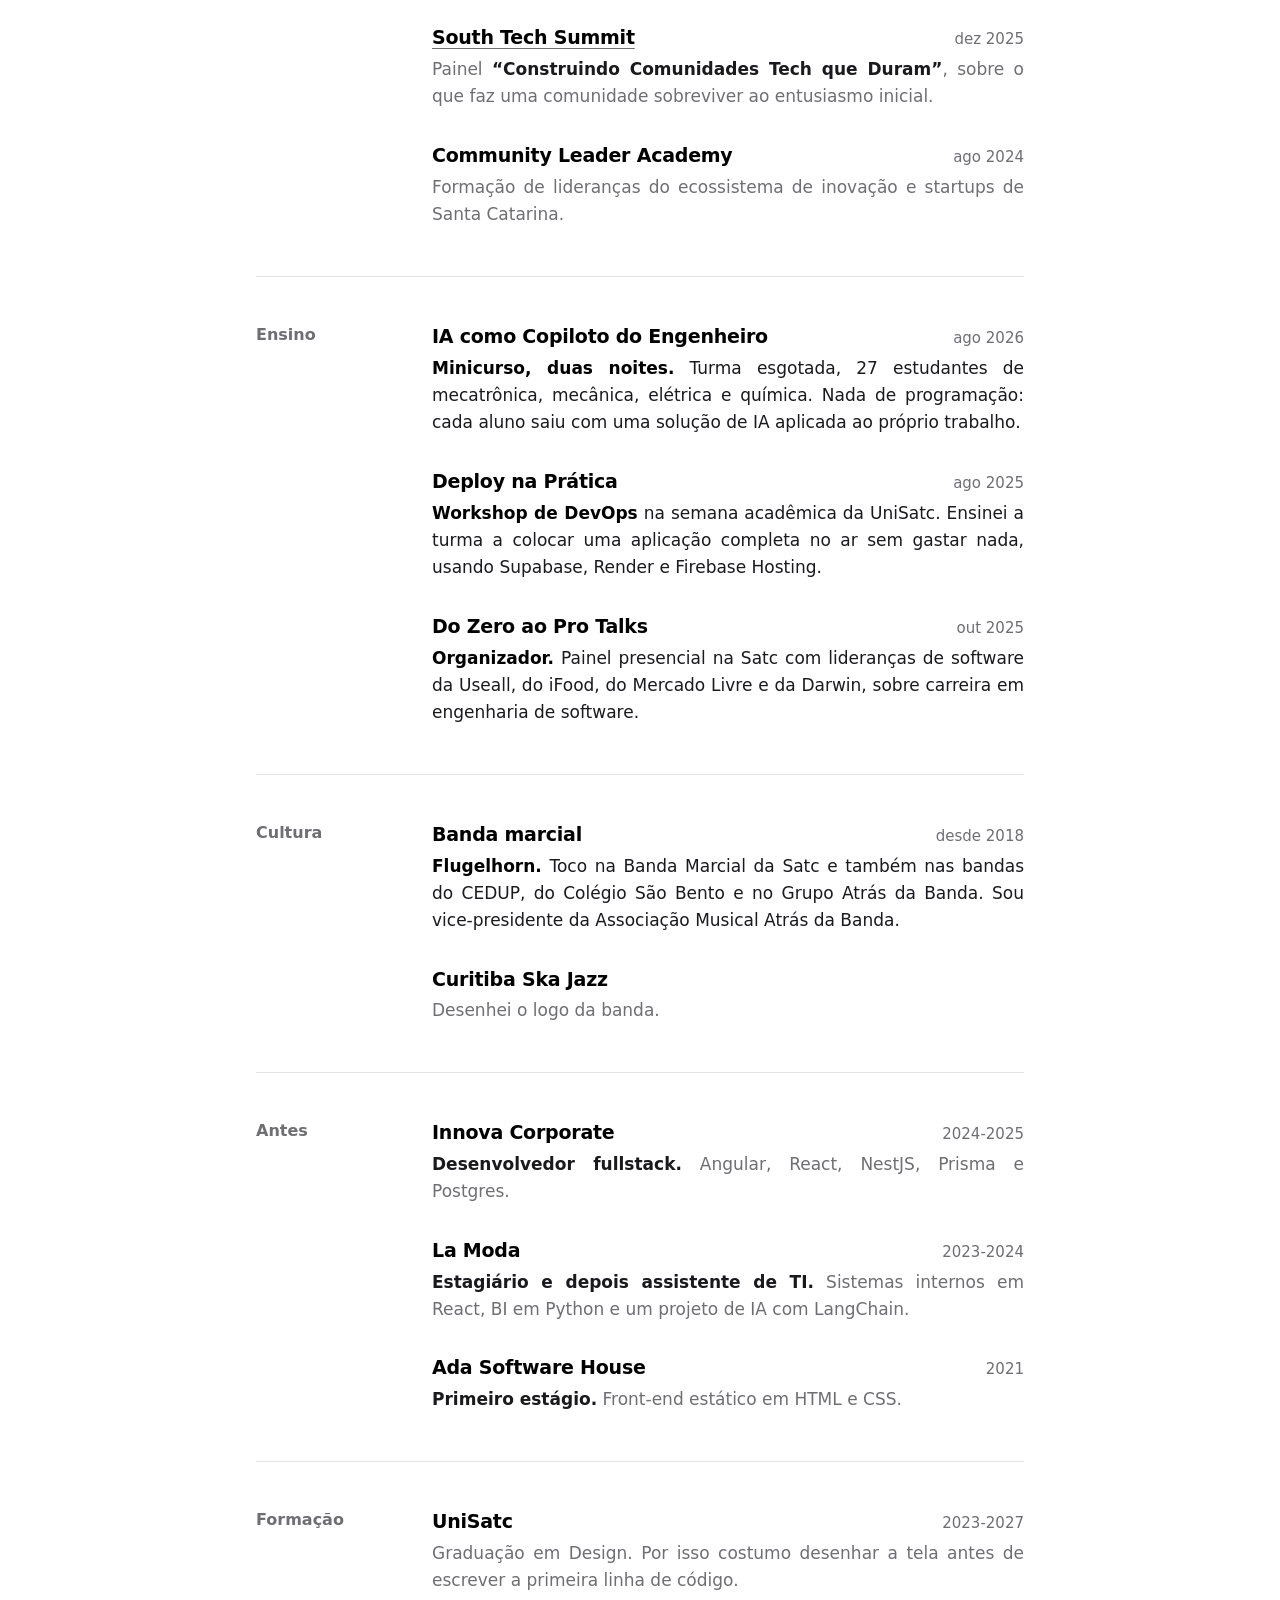
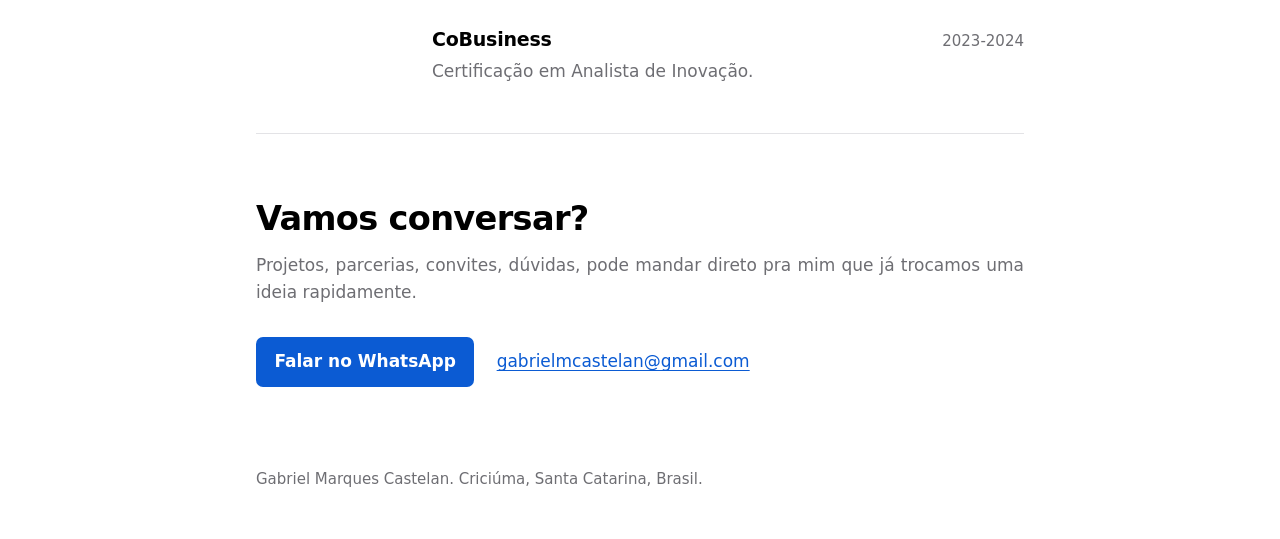
==== commit 195624be: "Fecha o esquadro, foto circular, links e secao Cultura Alinhamento - Regua, coluna de datas, retrato" ====
--- a/index.html
+++ b/index.html
@@ -9,7 +9,7 @@
   <meta name="description"
     content="Desenvolvedor e líder técnico em Criciúma, SC. Co-fundador da Synapse, líder técnico na Easy Alert e líder do Startup Weekend IA Criciúma 2026.">
   <link rel="canonical" href="https://castelan.dev.br/">
-  <meta name="author" content="Gabriel Castelan">
+  <meta name="author" content="Gabriel Marques Castelan">
 
   <meta name="color-scheme" content="light dark">
   <meta name="theme-color" content="#ffffff" media="(prefers-color-scheme: light)">
@@ -27,8 +27,8 @@
   <meta property="og:description"
     content="Co-fundador da Synapse, líder técnico na Easy Alert e líder da organização do Startup Weekend IA Criciúma 2026.">
   <meta property="og:image" content="https://castelan.dev.br/foto.webp">
-  <meta property="og:image:width" content="480">
-  <meta property="og:image:height" content="720">
+  <meta property="og:image:width" content="400">
+  <meta property="og:image:height" content="400">
   <meta property="og:image:alt" content="Retrato de Gabriel Castelan.">
   <meta property="profile:first_name" content="Gabriel">
   <meta property="profile:last_name" content="Castelan">
@@ -45,9 +45,10 @@
       --accent: #0b5bd3;
       --accent-ink: #fff;
       --sans: system-ui, -apple-system, "Segoe UI", Roboto, "Helvetica Neue", Arial, sans-serif;
-      --col: min(68rem, 100% - 3rem);
-      --label: 10.5rem;
-      --gap: 3rem;
+      --col: min(48rem, 100% - 3rem);
+      --label: 8.5rem;
+      --gap: 2.5rem;
+      --portrait: 11rem;
     }
 
     @media (prefers-color-scheme: dark) {
@@ -101,7 +102,6 @@
 
     p {
       margin: 0;
-      text-wrap: pretty;
     }
 
     img {
@@ -147,42 +147,49 @@
       text-decoration: none;
     }
 
+    /* Texto corrido fecha na mesma borda direita da regua e das datas. */
+    .justify {
+      text-align: justify;
+      -webkit-hyphens: auto;
+      hyphens: auto;
+    }
+
     /* ---------- Abertura ---------- */
 
     .intro {
       display: grid;
-      grid-template-columns: minmax(0, 1fr) 14rem;
+      grid-template-columns: minmax(0, 1fr) var(--portrait);
       gap: var(--gap);
       align-items: start;
-      padding: clamp(3.5rem, 11vw, 7rem) 0 clamp(3rem, 8vw, 5rem);
+      padding: clamp(3.5rem, 11vw, 6rem) 0 clamp(2.5rem, 7vw, 4rem);
     }
 
     .name {
       color: var(--display);
-      font-size: clamp(2.75rem, 9vw, 5rem);
+      font-size: clamp(2.75rem, 8vw, 4.25rem);
       font-weight: 700;
       letter-spacing: -0.035em;
       line-height: 0.97;
-      margin-bottom: 1.5rem;
+      margin-bottom: 1.4rem;
     }
 
     .lead {
-      max-width: 34ch;
-      font-size: clamp(1.1rem, 2.2vw, 1.3rem);
+      font-size: clamp(1.1rem, 2.2vw, 1.25rem);
       line-height: 1.45;
       color: var(--ink);
+      text-wrap: pretty;
     }
 
     .where {
       margin-top: 0.9rem;
-      max-width: 42ch;
       color: var(--muted);
     }
 
     .portrait {
-      border-radius: 4px;
+      width: var(--portrait);
+      aspect-ratio: 1 / 1;
+      border-radius: 50%;
       background: var(--surface);
-      aspect-ratio: 2 / 3;
       object-fit: cover;
     }
 
@@ -193,7 +200,7 @@
       flex-wrap: wrap;
       align-items: center;
       gap: 0.85rem 1.4rem;
-      margin-top: 2rem;
+      margin-top: 1.9rem;
     }
 
     .btn {
@@ -225,7 +232,7 @@
       display: grid;
       grid-template-columns: var(--label) minmax(0, 1fr);
       gap: var(--gap);
-      padding: clamp(2.25rem, 5vw, 3.25rem) 0;
+      padding: clamp(2.25rem, 5vw, 3rem) 0;
       border-top: 1px solid var(--rule);
     }
 
@@ -239,8 +246,7 @@
 
     .entries {
       display: grid;
-      gap: 2.25rem;
-      max-width: 44rem;
+      gap: 2.1rem;
     }
 
     .entry-top {
@@ -258,6 +264,18 @@
       letter-spacing: -0.012em;
     }
 
+    .entry-top h3 a {
+      color: inherit;
+      text-decoration: underline;
+      text-decoration-color: var(--muted);
+      text-underline-offset: 0.22em;
+    }
+
+    .entry-top h3 a:hover {
+      color: var(--accent);
+      text-decoration-color: var(--accent);
+    }
+
     .when {
       color: var(--muted);
       font-size: 0.9375rem;
@@ -270,10 +288,6 @@
       color: var(--display);
     }
 
-    .entry p {
-      max-width: 64ch;
-    }
-
     .entry p + p {
       margin-top: 0.6rem;
     }
@@ -289,7 +303,7 @@
     /* ---------- Fecho ---------- */
 
     .close {
-      padding: clamp(3rem, 7vw, 4.5rem) 0 clamp(4rem, 9vw, 6rem);
+      padding: clamp(2.75rem, 6vw, 4rem) 0 clamp(3.5rem, 8vw, 5rem);
       border-top: 1px solid var(--rule);
     }
 
@@ -297,12 +311,10 @@
       color: var(--display);
       font-size: clamp(1.6rem, 4vw, 2.1rem);
       letter-spacing: -0.02em;
-      max-width: 22ch;
     }
 
     .close p {
       margin-top: 0.75rem;
-      max-width: 48ch;
       color: var(--muted);
     }
 
@@ -317,11 +329,7 @@
     @media (max-width: 54rem) {
       :root {
         --gap: 1.75rem;
-      }
-
-      .intro {
-        grid-template-columns: minmax(0, 1fr) 9.5rem;
-        gap: 1.75rem;
+        --portrait: 8rem;
       }
 
       .block {
@@ -335,17 +343,16 @@
     }
 
     @media (max-width: 34rem) {
+      :root {
+        --portrait: 7.5rem;
+      }
+
       .intro {
         grid-template-columns: 1fr;
       }
 
       .portrait {
-        width: 9rem;
         order: -1;
-      }
-
-      .lead {
-        max-width: none;
       }
     }
   </style>
@@ -357,8 +364,8 @@
   <header class="wrap intro">
     <div>
       <h1 class="name">Gabriel<br>Castelan</h1>
-      <p class="lead">Desenvolvedor e líder técnico. Construo os sistemas que empresas usam todo dia.</p>
-      <p class="where">Moro em Criciúma, no sul de Santa Catarina, e ajudo a montar a comunidade de tecnologia
+      <p class="lead justify">Desenvolvedor e líder técnico. Construo os sistemas que empresas usam todo dia.</p>
+      <p class="where justify">Moro em Criciúma, no sul de Santa Catarina, e ajudo a montar a comunidade de tecnologia
         daqui.</p>
 
       <div class="contact">
@@ -373,8 +380,8 @@
       </div>
     </div>
 
-    <img class="portrait" src="foto.webp" srcset="foto@1x.webp 240w, foto.webp 480w"
-      sizes="(max-width: 34rem) 9rem, (max-width: 54rem) 9.5rem, 14rem" width="480" height="720" fetchpriority="high"
+    <img class="portrait" src="foto.webp" srcset="foto@1x.webp 200w, foto.webp 400w"
+      sizes="(max-width: 34rem) 7.5rem, (max-width: 54rem) 8rem, 11rem" width="400" height="400" fetchpriority="high"
       decoding="async" alt="Retrato de Gabriel Castelan.">
   </header>
 
@@ -385,24 +392,25 @@
 
         <article class="entry">
           <div class="entry-top">
-            <h3>Synapse</h3>
+            <h3><a href="https://synapsee.com.br" rel="noopener">Synapse</a></h3>
             <time class="when" datetime="2025-09">desde set 2025</time>
           </div>
-          <p><span class="role">Co-fundador.</span> Estúdio de software sob encomenda. Entregamos sistemas de gestão
-            para empresas: integração com ERP, automação de processos financeiros e fiscais, dashboards de operação.
-            Acompanho o projeto inteiro, do levantamento com o cliente até o servidor rodando em produção.</p>
-        </article>
-
-        <article class="entry">
-          <div class="entry-top">
-            <h3>Easy Alert</h3>
+          <p class="justify"><span class="role">Co-fundador.</span> Estúdio de software sob encomenda. Entregamos
+            sistemas de gestão para empresas: integração com ERP, automação de processos financeiros e fiscais,
+            dashboards de operação. Acompanho o projeto inteiro, do levantamento com o cliente até o servidor rodando em
+            produção.</p>
+        </article>
+
+        <article class="entry">
+          <div class="entry-top">
+            <h3><a href="https://easyalert.com.br" rel="noopener">Easy Alert</a></h3>
             <time class="when" datetime="2025-09">desde set 2025</time>
           </div>
-          <p><span class="role">Desenvolvedor e líder técnico.</span> Plataforma de manutenção predial usada por
-            síndicos, construtoras e prestadores de serviço. Lidero um time de dois desenvolvedores, organizo o backlog
-            e reviso o código que vai para produção.</p>
-          <p>No produto: React, React Native e APIs em NestJS. Na infraestrutura: Docker, Nginx e deploy em Linux, com
-            Grafana e Prometheus para enxergar o que está acontecendo quando algo quebra.</p>
+          <p class="justify"><span class="role">Desenvolvedor e líder técnico.</span> Plataforma de manutenção predial
+            usada por síndicos, construtoras e prestadores de serviço. Lidero um time de dois desenvolvedores, organizo
+            o backlog e reviso o código que vai para produção.</p>
+          <p class="justify">No produto: React, React Native e APIs em NestJS. Na infraestrutura: Docker, Nginx e
+            deploy em Linux, com Grafana e Prometheus para enxergar o que está acontecendo quando algo quebra.</p>
         </article>
 
       </div>
@@ -414,40 +422,41 @@
 
         <article class="entry">
           <div class="entry-top">
-            <h3>Startup Weekend IA Criciúma</h3>
+            <h3><a href="https://supertixs.com/e/swcriciuma-ia" rel="noopener">Startup Weekend IA Criciúma</a></h3>
             <time class="when" datetime="2026-11-06">nov 2026</time>
           </div>
-          <p><span class="role">Líder da organização.</span> Primeira edição do vertical de inteligência artificial no
-            sul de Santa Catarina, com facilitação oficial da Techstars. São 54 horas, 120 vagas e cerca de 100
-            participantes na Betha Sistemas, de 6 a 8 de novembro de 2026.</p>
-        </article>
-
-        <article class="entry">
-          <div class="entry-top">
-            <h3>Startup Weekend Criciúma</h3>
+          <p class="justify"><span class="role">Líder da organização.</span> Primeira edição do vertical de
+            inteligência artificial no sul de Santa Catarina, com facilitação oficial da Techstars. São 54 horas, 120
+            vagas e cerca de 100 participantes na Betha Sistemas, de 6 a 8 de novembro de 2026.</p>
+        </article>
+
+        <article class="entry">
+          <div class="entry-top">
+            <h3><a href="https://instagram.com/swcriciuma" rel="noopener">Startup Weekend Criciúma</a></h3>
             <time class="when" datetime="2026-05">mai 2026</time>
           </div>
-          <p>A edição anterior esgotou: 121 inscritos e 95 presentes, com NPS de 9,78 na pesquisa de satisfação. Um
-            terço se ofereceu para ajudar a organizar a seguinte, e esse é o número de que mais me
+          <p class="justify">A edição anterior esgotou: 121 inscritos e 95 presentes, com NPS de 9,78 na pesquisa de
+            satisfação. Um terço se ofereceu para ajudar a organizar a seguinte, e esse é o número de que mais me
             orgulho.</p>
         </article>
 
         <article class="entry">
           <div class="entry-top">
-            <h3>Criciúma Devs</h3>
+            <h3><a href="https://chat.whatsapp.com/BfQopKN9ieVAz20FFwP1mb" rel="noopener">Criciúma Devs</a></h3>
             <time class="when">desde 2024</time>
           </div>
-          <p>Comunidade de tecnologia da região, ativa desde 2015 e reunida em meetups a cada 45 dias. Contribuo no
-            Criciúma Devs Jobs, projeto open source em Angular e Go que conecta desenvolvedores e empresas daqui.</p>
-        </article>
-
-        <article class="entry">
-          <div class="entry-top">
-            <h3>South Tech Summit</h3>
+          <p class="justify">Comunidade de tecnologia da região, ativa desde 2015 e reunida em meetups a cada 45 dias.
+            Contribuo no Criciúma Devs Jobs, projeto open source em Angular e Go que conecta desenvolvedores e empresas
+            daqui.</p>
+        </article>
+
+        <article class="entry">
+          <div class="entry-top">
+            <h3><a href="https://southtechsummit.com.br/" rel="noopener">South Tech Summit</a></h3>
             <time class="when" datetime="2025-12">dez 2025</time>
           </div>
-          <p class="brief">Painel <span class="role">“Construindo Comunidades Tech que Duram”</span>, sobre o que faz
-            uma comunidade sobreviver ao entusiasmo inicial.</p>
+          <p class="brief justify">Painel <span class="role">“Construindo Comunidades Tech que Duram”</span>, sobre o
+            que faz uma comunidade sobreviver ao entusiasmo inicial.</p>
         </article>
 
         <article class="entry">
@@ -455,7 +464,7 @@
             <h3>Community Leader Academy</h3>
             <time class="when" datetime="2024-08">ago 2024</time>
           </div>
-          <p class="brief">Formação de lideranças do ecossistema de inovação e startups de Santa Catarina.</p>
+          <p class="brief justify">Formação de lideranças do ecossistema de inovação e startups de Santa Catarina.</p>
         </article>
 
       </div>
@@ -470,9 +479,9 @@
             <h3>IA como Copiloto do Engenheiro</h3>
             <time class="when" datetime="2026-08">ago 2026</time>
           </div>
-          <p><span class="role">Minicurso, duas noites.</span> Turma esgotada, 27 estudantes de mecatrônica, mecânica,
-            elétrica e química. Nada de programação: cada aluno saiu com uma solução de IA aplicada ao próprio
-            trabalho.</p>
+          <p class="justify"><span class="role">Minicurso, duas noites.</span> Turma esgotada, 27 estudantes de
+            mecatrônica, mecânica, elétrica e química. Nada de programação: cada aluno saiu com uma solução de IA
+            aplicada ao próprio trabalho.</p>
         </article>
 
         <article class="entry">
@@ -480,8 +489,9 @@
             <h3>Deploy na Prática</h3>
             <time class="when" datetime="2025-08">ago 2025</time>
           </div>
-          <p><span class="role">Workshop de DevOps</span> na semana acadêmica da UniSatc. Ensinei a turma a colocar uma
-            aplicação completa no ar sem gastar nada, usando Supabase, Render e Firebase Hosting.</p>
+          <p class="justify"><span class="role">Workshop de DevOps</span> na semana acadêmica da UniSatc. Ensinei a
+            turma a colocar uma aplicação completa no ar sem gastar nada, usando Supabase, Render e Firebase Hosting.
+          </p>
         </article>
 
         <article class="entry">
@@ -489,8 +499,32 @@
             <h3>Do Zero ao Pro Talks</h3>
             <time class="when" datetime="2025-10-22">out 2025</time>
           </div>
-          <p><span class="role">Organizador.</span> Painel presencial na Satc com lideranças de software da Useall, do
-            iFood, do Mercado Livre e da Darwin, sobre carreira em engenharia de software.</p>
+          <p class="justify"><span class="role">Organizador.</span> Painel presencial na Satc com lideranças de
+            software da Useall, do iFood, do Mercado Livre e da Darwin, sobre carreira em engenharia de software.</p>
+        </article>
+
+      </div>
+    </section>
+
+    <section class="wrap block" aria-labelledby="cultura">
+      <h2 class="block-label" id="cultura">Cultura</h2>
+      <div class="entries">
+
+        <article class="entry">
+          <div class="entry-top">
+            <h3>Banda marcial</h3>
+            <time class="when" datetime="2018">desde 2018</time>
+          </div>
+          <p class="justify"><span class="role">Flugelhorn.</span> Toco na Banda Marcial da Satc e também nas bandas do
+            CEDUP, do Colégio São Bento e no Grupo Atrás da Banda. Sou vice-presidente da Associação Musical Atrás da
+            Banda.</p>
+        </article>
+
+        <article class="entry">
+          <div class="entry-top">
+            <h3>Curitiba Ska Jazz</h3>
+          </div>
+          <p class="brief justify">Desenhei o logo da banda.</p>
         </article>
 
       </div>
@@ -505,7 +539,7 @@
             <h3>Innova Corporate</h3>
             <time class="when" datetime="2024-09">2024-2025</time>
           </div>
-          <p class="brief"><span class="role">Desenvolvedor fullstack.</span> Angular, React, NestJS, Prisma e
+          <p class="brief justify"><span class="role">Desenvolvedor fullstack.</span> Angular, React, NestJS, Prisma e
             Postgres.</p>
         </article>
 
@@ -514,8 +548,8 @@
             <h3>La Moda</h3>
             <time class="when" datetime="2023-11">2023-2024</time>
           </div>
-          <p class="brief"><span class="role">Estagiário e depois assistente de TI.</span> Sistemas internos em React,
-            BI em Python e um projeto de IA com LangChain.</p>
+          <p class="brief justify"><span class="role">Estagiário e depois assistente de TI.</span> Sistemas internos em
+            React, BI em Python e um projeto de IA com LangChain.</p>
         </article>
 
         <article class="entry">
@@ -523,7 +557,7 @@
             <h3>Ada Software House</h3>
             <time class="when" datetime="2021-07">2021</time>
           </div>
-          <p class="brief"><span class="role">Primeiro estágio.</span> Front-end estático em HTML e CSS.</p>
+          <p class="brief justify"><span class="role">Primeiro estágio.</span> Front-end estático em HTML e CSS.</p>
         </article>
 
       </div>
@@ -538,7 +572,8 @@
             <h3>UniSatc</h3>
             <time class="when" datetime="2023">2023-2027</time>
           </div>
-          <p class="brief">Graduação em Design. Por isso costumo desenhar a tela antes de escrever a primeira linha de código.</p>
+          <p class="brief justify">Graduação em Design. Por isso costumo desenhar a tela antes de escrever a primeira
+            linha de código.</p>
         </article>
 
         <article class="entry">
@@ -546,16 +581,16 @@
             <h3>CoBusiness</h3>
             <time class="when" datetime="2023">2023-2024</time>
           </div>
-          <p class="brief">Certificação em Analista de Inovação.</p>
+          <p class="brief justify">Certificação em Analista de Inovação.</p>
         </article>
 
       </div>
     </section>
 
     <section class="wrap close" aria-labelledby="contato">
-      <h2 id="contato">Me conta o que você quer construir.</h2>
-      <p>Respondo rápido no WhatsApp. Serve para projeto, parceria, convite para palestrar ou dar aula, ou só para
-        trocar ideia sobre a comunidade daqui.</p>
+      <h2 id="contato">Vamos conversar?</h2>
+      <p class="justify">Projetos, parcerias, convites, dúvidas, pode mandar direto pra mim que já trocamos uma ideia
+        rapidamente.</p>
       <div class="contact">
         <a class="btn" href="https://wa.me/5548998621436?text=Ol%C3%A1%2C%20Gabriel%21" rel="me noopener">Falar no
           WhatsApp</a>
@@ -567,7 +602,7 @@
   </main>
 
   <footer class="wrap">
-    <p>Gabriel Castelan. Criciúma, Santa Catarina, Brasil.</p>
+    <p>Gabriel Marques Castelan. Criciúma, Santa Catarina, Brasil.</p>
   </footer>
 
   <script type="application/ld+json">
@@ -580,7 +615,9 @@
       "@type": "Person",
       "@id": "https://castelan.dev.br/#gabriel",
       "name": "Gabriel Castelan",
+      "alternateName": "Gabriel Marques Castelan",
       "givenName": "Gabriel",
+      "additionalName": "Marques",
       "familyName": "Castelan",
       "url": "https://castelan.dev.br/",
       "image": "https://castelan.dev.br/foto.webp",
@@ -604,16 +641,21 @@
         {
           "@type": "Organization",
           "name": "Synapse",
-          "url": "https://synapsee.com.br/",
+          "url": "https://synapsee.com.br",
           "description": "Estúdio de engenharia de software sob encomenda."
         },
         {
           "@type": "Organization",
           "name": "Easy Alert",
-          "url": "https://easyalert.com.br/",
+          "url": "https://easyalert.com.br",
           "description": "Plataforma de gestão de manutenção predial."
         }
       ],
+      "memberOf": {
+        "@type": "MusicGroup",
+        "name": "Associação Musical Atrás da Banda",
+        "description": "Gabriel toca flugelhorn e é vice-presidente da associação."
+      },
       "alumniOf": [
         { "@type": "CollegeOrUniversity", "name": "UniSatc", "url": "https://unisatc.com.br/" },
         { "@type": "Organization", "name": "CoBusiness" }
@@ -635,7 +677,9 @@
         "Liderança técnica",
         "Inteligência artificial aplicada",
         "Comunidades de tecnologia",
-        "Startup Weekend"
+        "Startup Weekend",
+        "Banda marcial",
+        "Flugelhorn"
       ],
       "performerIn": {
         "@type": "Event",
@@ -645,6 +689,11 @@
         "eventStatus": "https://schema.org/EventScheduled",
         "eventAttendanceMode": "https://schema.org/OfflineEventAttendanceMode",
         "url": "https://swcriciuma.com.br/",
+        "offers": {
+          "@type": "Offer",
+          "url": "https://supertixs.com/e/swcriciuma-ia",
+          "availability": "https://schema.org/InStock"
+        },
         "location": {
           "@type": "Place",
           "name": "Betha Sistemas",
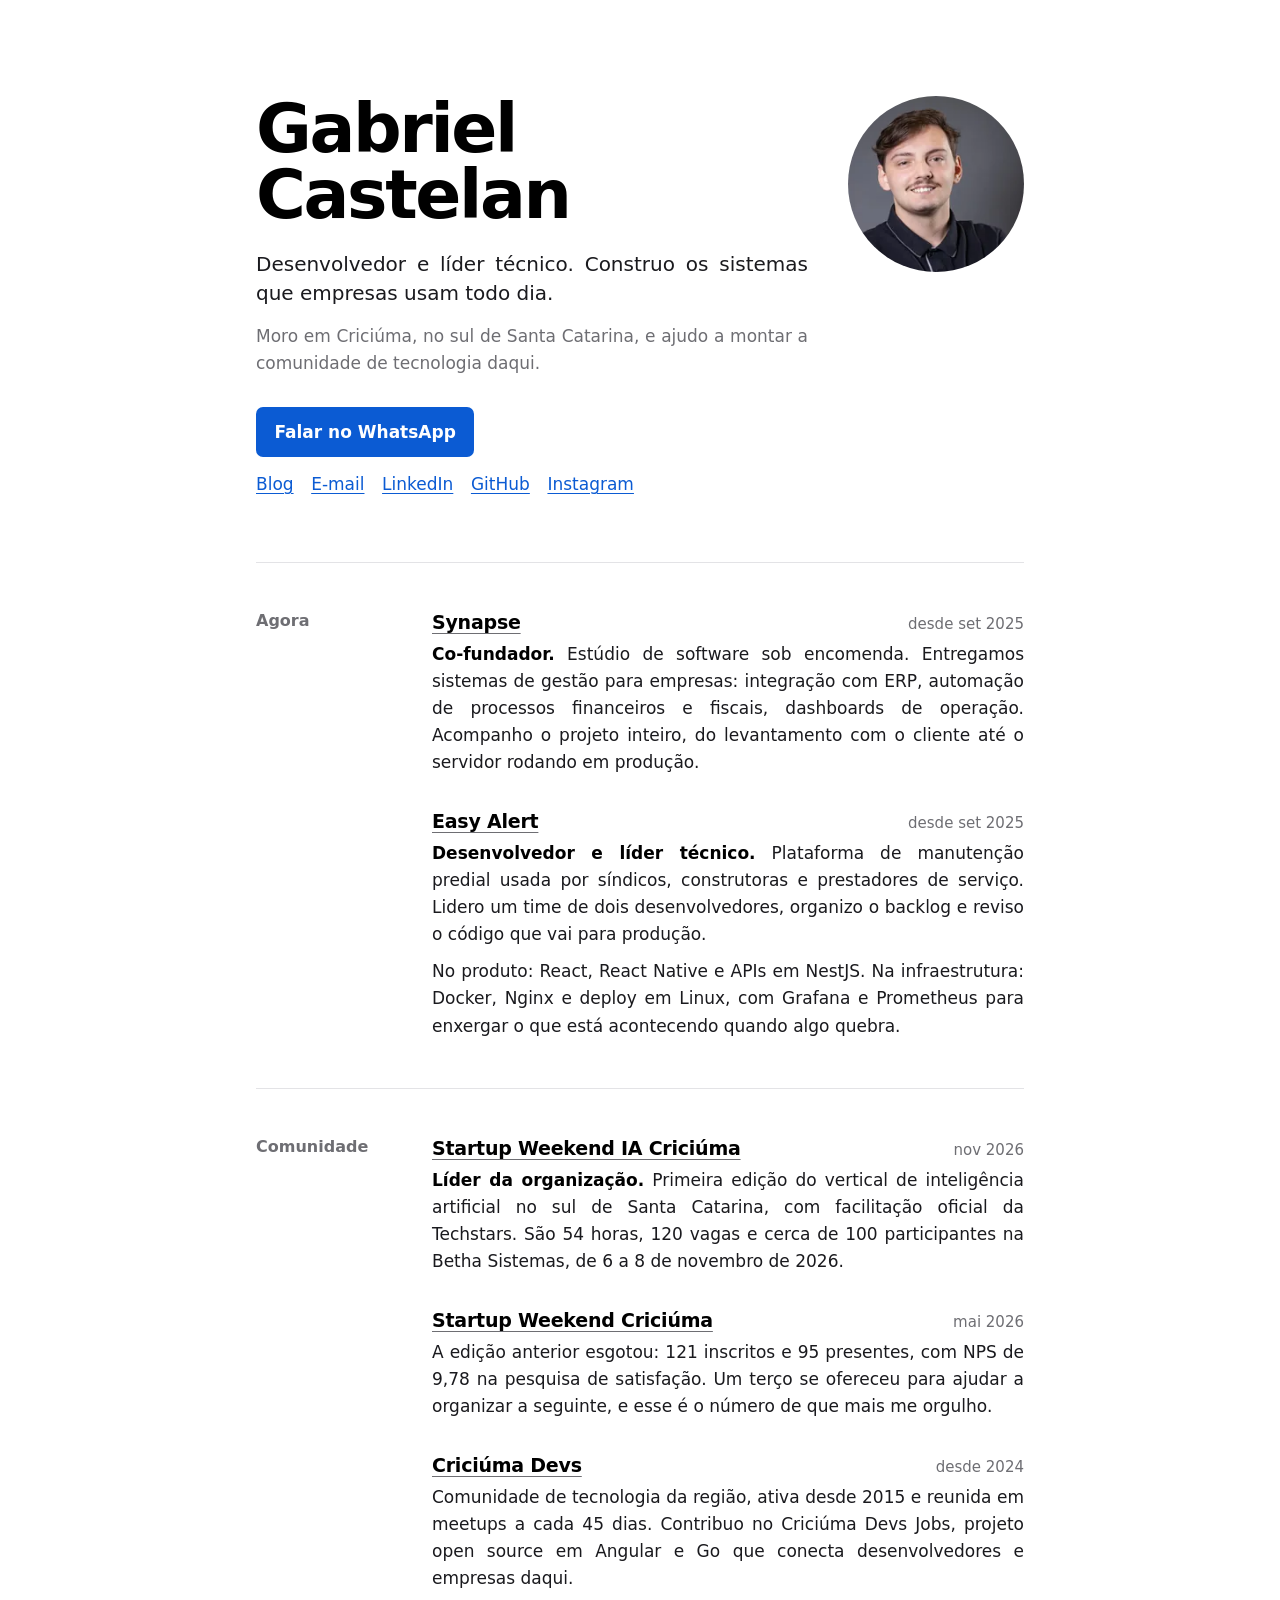
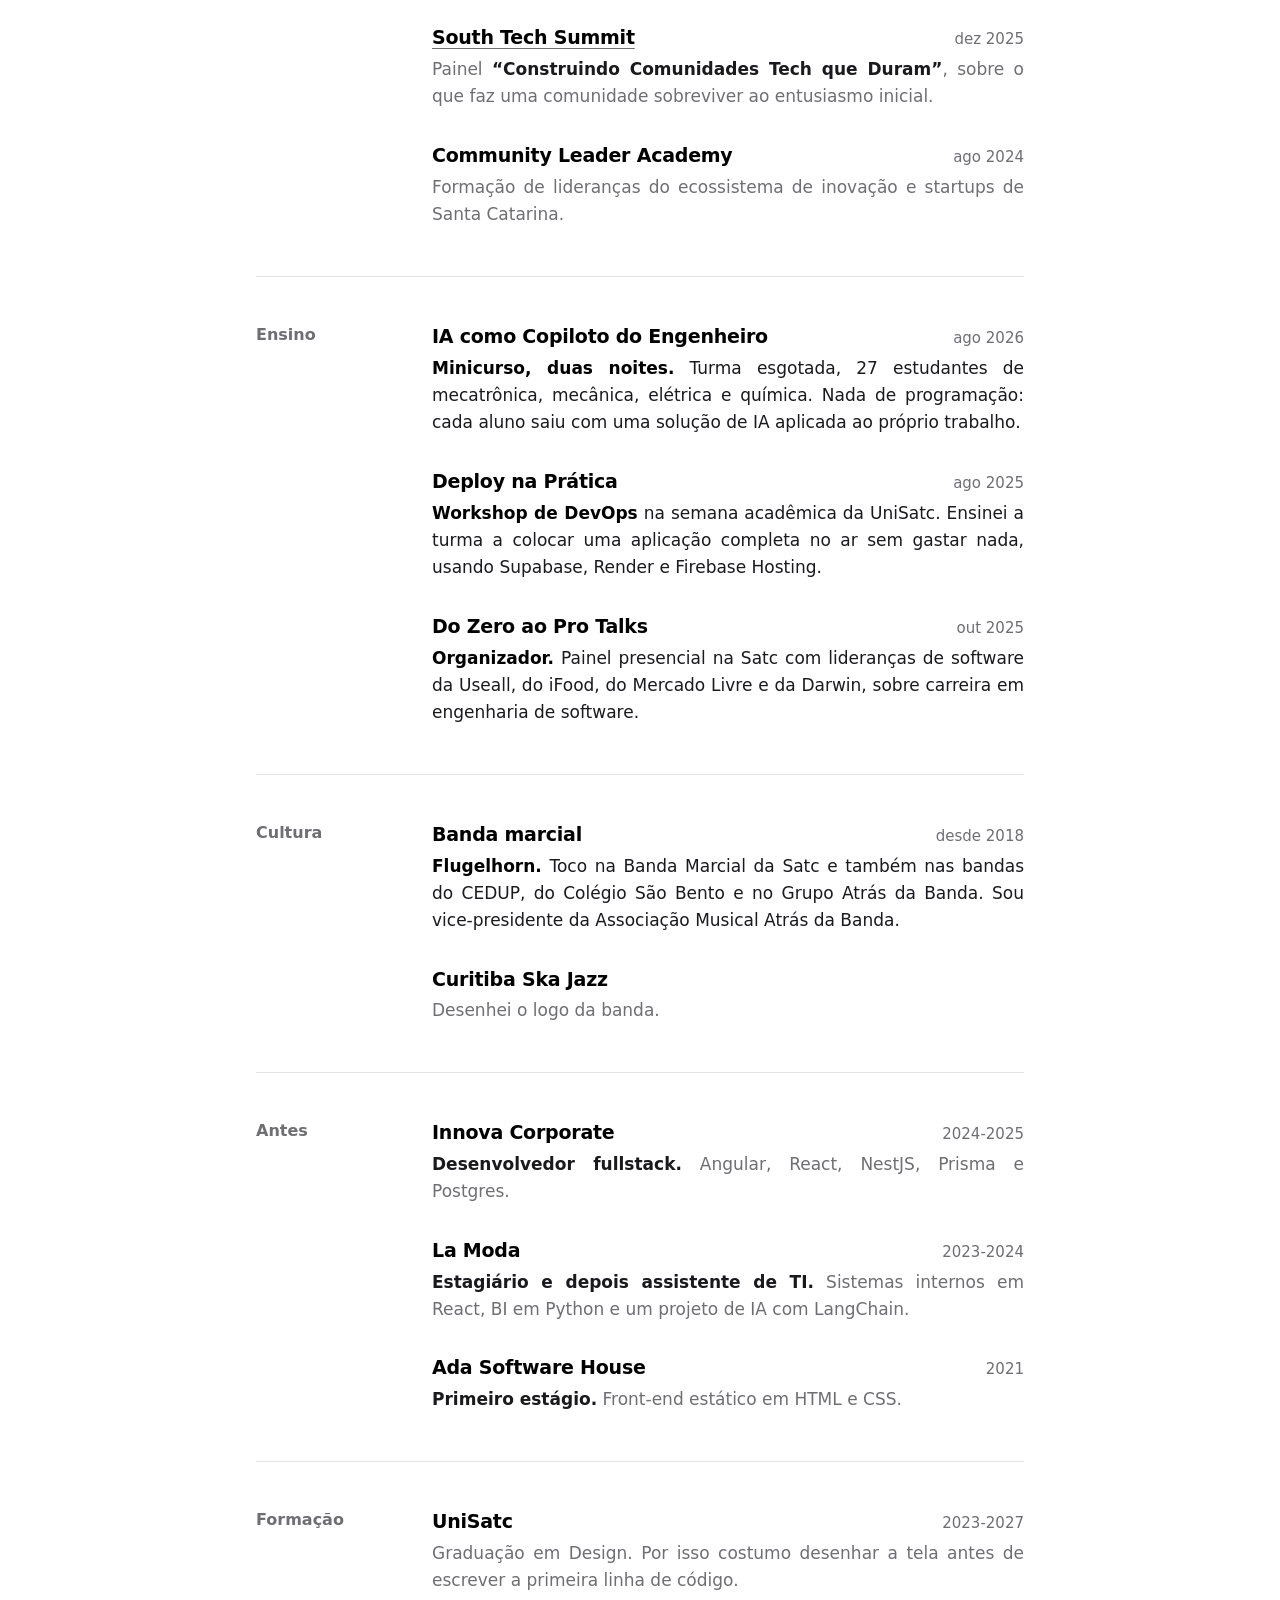
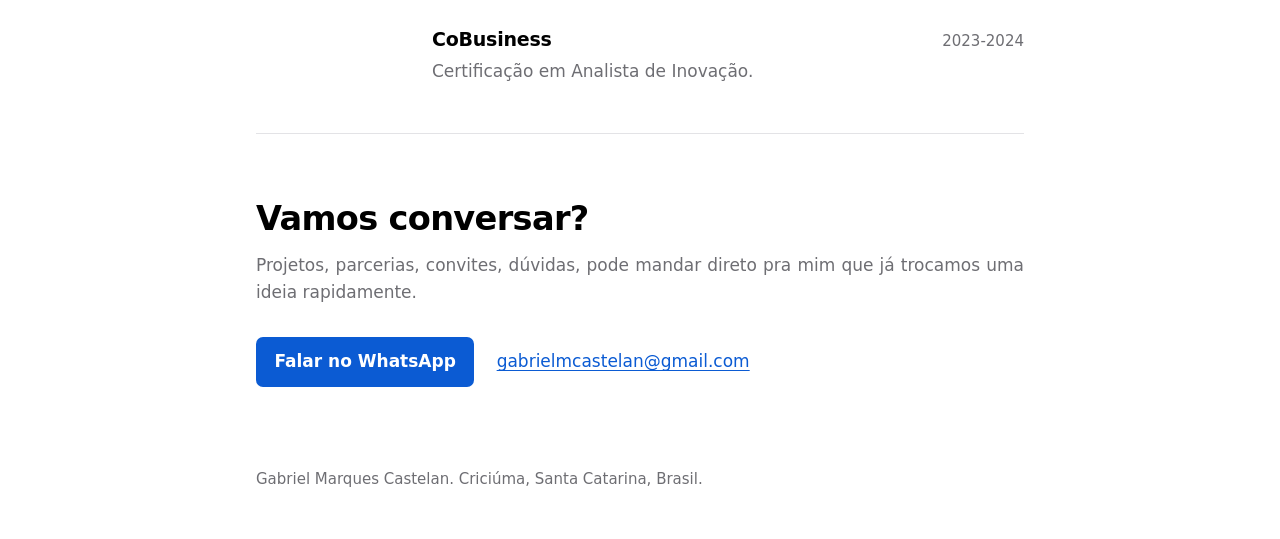
==== commit 5a4e99cd: "Publica o blog e a materia da visita ao Olin College Primeira materia de verdade do blog: relatorio " ====
--- a/index.html
+++ b/index.html
@@ -372,6 +372,7 @@
         <a class="btn" href="https://wa.me/5548998621436?text=Ol%C3%A1%2C%20Gabriel%21" rel="me noopener">Falar no
           WhatsApp</a>
         <ul class="elsewhere">
+          <li><a href="/blog/">Blog</a></li>
           <li><a href="mailto:gabrielmcastelan@gmail.com">E-mail</a></li>
           <li><a href="https://www.linkedin.com/in/gabrielmcastelan/" rel="me noopener">LinkedIn</a></li>
           <li><a href="https://github.com/gabrielcastelan" rel="me noopener">GitHub</a></li>
